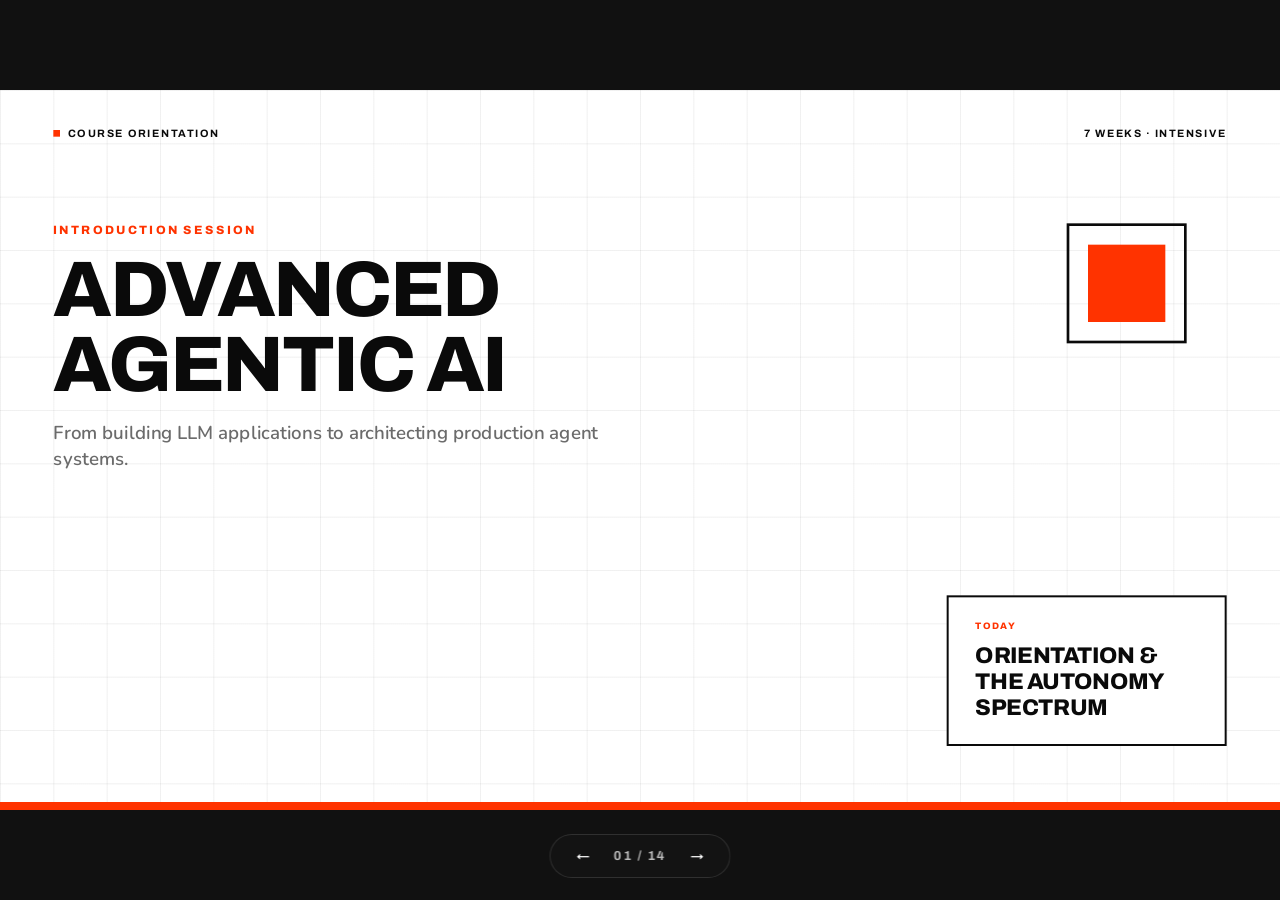
==== index.html @ f011bdab "Added all weeks hub pages.Need to work on the content" ====
<!DOCTYPE html>
<html lang="en">
<head>
<meta charset="UTF-8" />
<meta name="viewport" content="width=device-width, initial-scale=1.0" />
<title>Advanced Agentic AI — Course Orientation</title>
<link rel="preconnect" href="https://fonts.googleapis.com" />
<link rel="preconnect" href="https://fonts.gstatic.com" crossorigin />
<link href="https://fonts.googleapis.com/css2?family=Archivo:wght@400;600;700;800&family=Nunito:wght@400;600;700&display=swap" rel="stylesheet" />
<style>
/* ===========================================
   CSS CUSTOM PROPERTIES — SWISS MODERN
   =========================================== */
:root {
    --stage-bg: #111111;
    --slide-bg: #ffffff;
    --ink: #0a0a0a;
    --muted: #6b6b6b;
    --soft: #9a9a9a;
    --accent: #ff3300;
    --line: rgba(10, 10, 10, 0.08);
    --grid: rgba(10, 10, 10, 0.06);
    --panel: #f4f4f4;

    --font-display: "Archivo", sans-serif;
    --font-body: "Nunito", sans-serif;

    --ease-out-expo: cubic-bezier(0.16, 1, 0.3, 1);
    --duration-normal: 0.55s;
}

* { margin: 0; padding: 0; box-sizing: border-box; }

/* ===========================================
   VIEWPORT BASE (MANDATORY FIXED 16:9 STAGE)
   =========================================== */
html, body {
    width: 100%;
    height: 100%;
    margin: 0;
    overflow: hidden;
    background: var(--stage-bg, #000);
}

.deck-viewport {
    position: fixed;
    inset: 0;
    overflow: hidden;
    background: var(--stage-bg, #000);
}

.deck-stage {
    position: absolute;
    left: 0;
    top: 0;
    width: 1920px;
    height: 1080px;
    overflow: hidden;
    transform-origin: 0 0;
    background: var(--slide-bg, #fff);
}

.slide {
    position: absolute;
    inset: 0;
    width: 1920px;
    height: 1080px;
    overflow: hidden;
    display: block;
    visibility: hidden;
    opacity: 0;
    pointer-events: none;
    background: var(--slide-bg, #fff);
    color: var(--ink);
    font-family: var(--font-body);
}

.slide.active,
.slide.visible {
    visibility: visible;
    opacity: 1;
    pointer-events: auto;
    z-index: 1;
}

img, video, canvas, svg {
    max-width: 100%;
    max-height: 100%;
}

.deck-controls {
    position: fixed;
    left: 50%;
    bottom: 22px;
    transform: translateX(-50%);
    z-index: 1000;
    display: flex;
    align-items: center;
    gap: 16px;
    font-family: var(--font-display);
    font-size: 13px;
    font-weight: 700;
    letter-spacing: 0.12em;
    text-transform: uppercase;
    color: #bbb;
    background: rgba(20, 20, 20, 0.85);
    border: 1px solid rgba(255,255,255,0.12);
    padding: 10px 18px;
    border-radius: 999px;
    backdrop-filter: blur(8px);
}

.deck-controls button {
    background: transparent;
    border: none;
    color: #fff;
    font: inherit;
    cursor: pointer;
    padding: 4px 8px;
}

.deck-controls button:hover { color: var(--accent); }

@media print {
    html, body { width: 1920px; height: auto; overflow: visible; background: #fff; }
    .deck-viewport { position: static; overflow: visible; background: #fff; }
    .deck-stage { position: static; width: auto; height: auto; transform: none !important; background: none; }
    .slide {
        position: relative;
        display: block !important;
        visibility: visible !important;
        opacity: 1 !important;
        pointer-events: auto !important;
        width: 1920px;
        height: 1080px;
        break-after: page;
        page-break-after: always;
    }
    .slide:last-child { break-after: auto; page-break-after: auto; }
    .deck-controls, .edit-hotzone, .edit-toggle { display: none !important; }
}

@media (prefers-reduced-motion: reduce) {
    *, *::before, *::after {
        animation-duration: 0.01ms !important;
        transition-duration: 0.2s !important;
    }
}

/* ===========================================
   SHARED SLIDE CHROME
   =========================================== */
.grid-bg {
    background:
        linear-gradient(to right, var(--grid) 1px, transparent 1px) 0 0 / 80px 80px,
        linear-gradient(to bottom, var(--grid) 1px, transparent 1px) 0 0 / 80px 80px,
        #ffffff;
}

.accent-bar {
    position: absolute;
    left: 0;
    bottom: 0;
    width: 100%;
    height: 12px;
    background: var(--accent);
}

.slide-num {
    position: absolute;
    top: 56px;
    right: 80px;
    font-family: var(--font-display);
    font-weight: 800;
    font-size: 18px;
    letter-spacing: 0.08em;
    color: var(--soft);
}

.meta-left {
    position: absolute;
    top: 56px;
    left: 80px;
    font-family: var(--font-display);
    font-weight: 700;
    font-size: 16px;
    letter-spacing: 0.14em;
    text-transform: uppercase;
    color: var(--ink);
    display: flex;
    align-items: center;
    gap: 12px;
}

.meta-left .dot {
    width: 10px;
    height: 10px;
    background: var(--accent);
    flex-shrink: 0;
}

.pad {
    position: absolute;
    left: 80px;
    right: 80px;
    top: 140px;
    bottom: 80px;
}

h1, h2 {
    font-family: var(--font-display);
    font-weight: 800;
    letter-spacing: -0.03em;
    text-transform: uppercase;
    line-height: 0.95;
}

h2 {
    font-size: 72px;
    max-width: 1400px;
}

.eyebrow {
    font-family: var(--font-display);
    font-weight: 800;
    font-size: 18px;
    letter-spacing: 0.18em;
    text-transform: uppercase;
    color: var(--accent);
    margin-bottom: 24px;
}

.lede {
    margin-top: 28px;
    font-size: 28px;
    line-height: 1.4;
    font-weight: 600;
    color: var(--muted);
    max-width: 900px;
}

/* ===========================================
   REVEAL ANIMATIONS
   =========================================== */
.reveal {
    opacity: 0;
    transform: translateY(28px);
    transition: opacity var(--duration-normal) var(--ease-out-expo),
                transform var(--duration-normal) var(--ease-out-expo);
}
.slide.visible .reveal { opacity: 1; transform: translateY(0); }
.slide.visible .reveal:nth-child(1) { transition-delay: 0.08s; }
.slide.visible .reveal:nth-child(2) { transition-delay: 0.16s; }
.slide.visible .reveal:nth-child(3) { transition-delay: 0.24s; }
.slide.visible .reveal:nth-child(4) { transition-delay: 0.32s; }
.slide.visible .reveal:nth-child(5) { transition-delay: 0.40s; }
.slide.visible .reveal:nth-child(6) { transition-delay: 0.48s; }
.slide.visible .reveal:nth-child(7) { transition-delay: 0.56s; }
.slide.visible .d1 { transition-delay: 0.1s; }
.slide.visible .d2 { transition-delay: 0.2s; }
.slide.visible .d3 { transition-delay: 0.3s; }
.slide.visible .d4 { transition-delay: 0.4s; }
.slide.visible .d5 { transition-delay: 0.5s; }
.slide.visible .d6 { transition-delay: 0.6s; }
.slide.visible .d7 { transition-delay: 0.7s; }

/* ===========================================
   SLIDE 01 — TITLE / ORIENTATION
   =========================================== */
.title-slide .geo {
    position: absolute;
    right: 140px;
    top: 200px;
    width: 180px;
    height: 180px;
    border: 4px solid var(--ink);
    transform: rotate(12deg);
}
.title-slide .geo::after {
    content: "";
    position: absolute;
    inset: 28px;
    background: var(--accent);
}
.title-slide h1 {
    font-size: 118px;
    margin-top: 8px;
}
.title-slide .side-block {
    position: absolute;
    right: 80px;
    bottom: 96px;
    width: 420px;
    border: 3px solid var(--ink);
    padding: 36px 40px;
    background: #fff;
}
.title-slide .side-block .label {
    font-family: var(--font-display);
    font-weight: 800;
    font-size: 14px;
    letter-spacing: 0.16em;
    text-transform: uppercase;
    color: var(--accent);
    margin-bottom: 16px;
}
.title-slide .side-block p {
    font-family: var(--font-display);
    font-weight: 800;
    font-size: 34px;
    line-height: 1.15;
    letter-spacing: -0.02em;
    text-transform: uppercase;
}
.title-meta-right {
    position: absolute;
    top: 56px;
    right: 80px;
    font-family: var(--font-display);
    font-weight: 700;
    font-size: 16px;
    letter-spacing: 0.14em;
    text-transform: uppercase;
}

/* ===========================================
   CONTENT COMPONENTS
   =========================================== */
.big-statement {
    font-family: var(--font-display);
    font-weight: 800;
    font-size: 64px;
    line-height: 1.05;
    letter-spacing: -0.03em;
    text-transform: uppercase;
    max-width: 1500px;
}

.big-statement em {
    font-style: normal;
    color: var(--accent);
}

.two-col {
    display: grid;
    grid-template-columns: 1fr 1fr;
    gap: 48px;
    margin-top: 48px;
    height: calc(100% - 180px);
}

.list-clean {
    list-style: none;
    display: flex;
    flex-direction: column;
    gap: 22px;
}
.list-clean li {
    display: flex;
    align-items: flex-start;
    gap: 20px;
    font-size: 28px;
    font-weight: 700;
    line-height: 1.25;
}
.list-clean .n {
    font-family: var(--font-display);
    font-weight: 800;
    color: var(--accent);
    min-width: 48px;
    font-size: 22px;
    letter-spacing: 0.06em;
    padding-top: 4px;
}

.boxed {
    border: 3px solid var(--ink);
    padding: 40px 44px;
    background: #fff;
}
.boxed h3 {
    font-family: var(--font-display);
    font-weight: 800;
    font-size: 18px;
    letter-spacing: 0.14em;
    text-transform: uppercase;
    color: var(--accent);
    margin-bottom: 20px;
}
.boxed p, .boxed li {
    font-size: 26px;
    font-weight: 700;
    line-height: 1.35;
}
.boxed ul {
    list-style: none;
    display: flex;
    flex-direction: column;
    gap: 14px;
}

/* Spectrum / ladder */
.spectrum {
    display: flex;
    flex-direction: column;
    gap: 0;
    margin-top: 40px;
    border-top: 3px solid var(--ink);
}
.spectrum-row {
    display: grid;
    grid-template-columns: 100px 1fr 280px;
    align-items: center;
    gap: 32px;
    padding: 22px 0;
    border-bottom: 2px solid var(--ink);
}
.spectrum-row .lvl {
    font-family: var(--font-display);
    font-weight: 800;
    font-size: 28px;
    color: var(--accent);
}
.spectrum-row .name {
    font-family: var(--font-display);
    font-weight: 800;
    font-size: 32px;
    text-transform: uppercase;
    letter-spacing: -0.02em;
}
.spectrum-row .note {
    font-size: 20px;
    font-weight: 700;
    color: var(--muted);
    text-align: right;
}
.spectrum-row.hot {
    background: var(--ink);
    color: #fff;
    margin: 0 -24px;
    padding-left: 24px;
    padding-right: 24px;
}
.spectrum-row.hot .lvl { color: var(--accent); }
.spectrum-row.hot .note { color: rgba(255,255,255,0.65); }

/* Flow chain */
.flow {
    display: flex;
    align-items: stretch;
    gap: 0;
    margin-top: 56px;
}
.flow-step {
    flex: 1;
    border: 3px solid var(--ink);
    padding: 36px 28px;
    background: #fff;
    margin-right: -3px;
    min-height: 220px;
}
.flow-step .num {
    font-family: var(--font-display);
    font-weight: 800;
    font-size: 18px;
    color: var(--accent);
    letter-spacing: 0.1em;
    margin-bottom: 18px;
}
.flow-step h3 {
    font-family: var(--font-display);
    font-weight: 800;
    font-size: 28px;
    text-transform: uppercase;
    letter-spacing: -0.02em;
    line-height: 1.1;
    margin-bottom: 14px;
}
.flow-step p {
    font-size: 20px;
    font-weight: 600;
    color: var(--muted);
    line-height: 1.35;
}
.flow-arrow {
    width: 48px;
    flex-shrink: 0;
    display: flex;
    align-items: center;
    justify-content: center;
    font-family: var(--font-display);
    font-weight: 800;
    font-size: 28px;
    color: var(--accent);
    z-index: 2;
}

/* Week cards */
.week-grid {
    display: grid;
    grid-template-columns: repeat(4, 1fr);
    gap: 20px;
    margin-top: 40px;
}
.week-card {
    border: 3px solid var(--ink);
    padding: 28px 24px;
    min-height: 280px;
    background: #fff;
    display: flex;
    flex-direction: column;
}
.week-card .wk {
    font-family: var(--font-display);
    font-weight: 800;
    font-size: 16px;
    letter-spacing: 0.14em;
    color: var(--accent);
    margin-bottom: 16px;
}
.week-card h3 {
    font-family: var(--font-display);
    font-weight: 800;
    font-size: 26px;
    text-transform: uppercase;
    letter-spacing: -0.02em;
    line-height: 1.15;
    margin-bottom: 16px;
}
.week-card p {
    font-size: 18px;
    font-weight: 600;
    color: var(--muted);
    line-height: 1.35;
    margin-top: auto;
}
.week-card.accent-fill {
    background: var(--ink);
    color: #fff;
}
.week-card.accent-fill p { color: rgba(255,255,255,0.7); }
.week-card.voice {
    background: var(--accent);
    color: #fff;
    border-color: var(--accent);
}
.week-card.voice .wk { color: #fff; }
.week-card.voice p { color: rgba(255,255,255,0.85); }

.fail-grid {
    display: grid;
    grid-template-columns: repeat(3, 1fr);
    gap: 24px;
    margin-top: 48px;
}
.fail-card {
    border: 3px solid var(--ink);
    padding: 36px 32px;
    min-height: 260px;
}
.fail-card .n {
    font-family: var(--font-display);
    font-weight: 800;
    font-size: 48px;
    color: var(--accent);
    line-height: 1;
    margin-bottom: 20px;
}
.fail-card h3 {
    font-family: var(--font-display);
    font-weight: 800;
    font-size: 28px;
    text-transform: uppercase;
    letter-spacing: -0.02em;
    margin-bottom: 14px;
}
.fail-card p {
    font-size: 22px;
    font-weight: 600;
    color: var(--muted);
    line-height: 1.35;
}

.quote-slide .quote {
    font-family: var(--font-display);
    font-weight: 800;
    font-size: 72px;
    line-height: 1.05;
    letter-spacing: -0.03em;
    text-transform: uppercase;
    max-width: 1500px;
}
.quote-slide .quote span { color: var(--accent); }
.quote-slide .attrib {
    margin-top: 48px;
    font-family: var(--font-display);
    font-weight: 700;
    font-size: 20px;
    letter-spacing: 0.14em;
    text-transform: uppercase;
    color: var(--muted);
}

.journey-line {
    position: relative;
    margin-top: 80px;
    display: flex;
    justify-content: space-between;
    align-items: flex-start;
}
.journey-line::before {
    content: "";
    position: absolute;
    top: 18px;
    left: 40px;
    right: 40px;
    height: 4px;
    background: var(--ink);
}
.j-node {
    position: relative;
    width: 200px;
    text-align: center;
    z-index: 1;
}
.j-node .orb {
    width: 40px;
    height: 40px;
    border: 4px solid var(--ink);
    background: #fff;
    margin: 0 auto 24px;
}
.j-node.now .orb { background: var(--accent); border-color: var(--accent); }
.j-node .lab {
    font-family: var(--font-display);
    font-weight: 800;
    font-size: 16px;
    letter-spacing: 0.1em;
    text-transform: uppercase;
    margin-bottom: 10px;
}
.j-node p {
    font-size: 18px;
    font-weight: 700;
    color: var(--muted);
    line-height: 1.3;
}

.closing-cta {
    margin-top: 56px;
    display: inline-block;
    border: 3px solid var(--ink);
    padding: 22px 36px;
    font-family: var(--font-display);
    font-weight: 800;
    font-size: 22px;
    letter-spacing: 0.08em;
    text-transform: uppercase;
    background: var(--accent);
    color: #fff;
    border-color: var(--accent);
}

/* ===========================================
   INLINE EDITING UI
   =========================================== */
.edit-hotzone {
    position: fixed;
    top: 0;
    left: 0;
    width: 80px;
    height: 80px;
    z-index: 10000;
    cursor: pointer;
}
.edit-toggle {
    position: fixed;
    top: 16px;
    left: 16px;
    z-index: 10001;
    opacity: 0;
    pointer-events: none;
    transition: opacity 0.3s ease;
    border: 2px solid #fff;
    background: #111;
    color: #fff;
    font-family: var(--font-display);
    font-weight: 700;
    font-size: 13px;
    letter-spacing: 0.08em;
    text-transform: uppercase;
    padding: 10px 14px;
    cursor: pointer;
}
.edit-toggle.show,
.edit-toggle.active {
    opacity: 1;
    pointer-events: auto;
}
.edit-toggle.active {
    background: var(--accent);
    border-color: var(--accent);
}
body.editing [contenteditable="true"] {
    outline: 2px dashed var(--accent);
    outline-offset: 4px;
    cursor: text;
}
</style>
</head>
<body>
<div class="edit-hotzone" title="Edit mode"></div>
<button class="edit-toggle" id="editToggle" type="button">Edit</button>

<div class="deck-viewport">
<main class="deck-stage" id="deckStage">

<!-- ===========================================
     SLIDE 01 — ORIENTATION TITLE
     =========================================== -->
<section class="slide title-slide grid-bg active" data-slide="1">
    <div class="meta-left reveal"><span class="dot"></span>Course Orientation</div>
    <div class="title-meta-right reveal">7 Weeks · Intensive</div>
    <div class="geo reveal d3" aria-hidden="true"></div>
    <div class="pad" style="top: 200px;">
        <div class="eyebrow reveal">Introduction Session</div>
        <h1 class="reveal d2">Advanced<br>Agentic AI</h1>
        <p class="lede reveal d3">From building LLM applications to architecting production agent systems.</p>
    </div>
    <aside class="side-block reveal d4">
        <div class="label">Today</div>
        <p>Orientation &amp; the autonomy spectrum</p>
    </aside>
    <div class="accent-bar"></div>
</section>

<!-- ===========================================
     SLIDE 02 — WHO THIS IS FOR
     =========================================== -->
<section class="slide grid-bg" data-slide="2">
    <div class="meta-left"><span class="dot"></span>Audience</div>
    <div class="slide-num">02 / 14</div>
    <div class="pad">
        <div class="eyebrow reveal">Prerequisites</div>
        <h2 class="reveal d2">You already<br>build with LLMs</h2>
        <div class="two-col">
            <div class="boxed reveal d3">
                <h3>Assumed</h3>
                <ul>
                    <li>Python + LLM APIs</li>
                    <li>Prompting &amp; structured outputs</li>
                    <li>Basic RAG</li>
                    <li>LangChain / LangGraph / LlamaIndex</li>
                    <li>Basic tool calling</li>
                </ul>
            </div>
            <div class="boxed reveal d4" style="background: var(--ink); color: #fff; border-color: var(--ink);">
                <h3 style="color: var(--accent);">Not this course</h3>
                <ul>
                    <li>Intro to transformers</li>
                    <li>Prompt engineering 101</li>
                    <li>Chatbot tutorials</li>
                    <li>Framework API tours</li>
                </ul>
            </div>
        </div>
    </div>
    <div class="accent-bar"></div>
</section>

<!-- ===========================================
     SLIDE 03 — DESTINATION
     =========================================== -->
<section class="slide grid-bg" data-slide="3">
    <div class="meta-left"><span class="dot"></span>Outcome</div>
    <div class="slide-num">03 / 14</div>
    <div class="pad" style="display:flex; flex-direction:column; justify-content:center;">
        <div class="eyebrow reveal">The shift</div>
        <p class="big-statement reveal d2">
            From someone who can build an <em>LLM app</em>
        </p>
        <p class="big-statement reveal d3" style="margin-top: 36px;">
            to someone who can <em>architect, evaluate &amp; ship</em> agentic systems
        </p>
    </div>
    <div class="accent-bar"></div>
</section>

<!-- ===========================================
     SLIDE 04 — WHY AGENTS
     =========================================== -->
<section class="slide grid-bg" data-slide="4">
    <div class="meta-left"><span class="dot"></span>Motivation</div>
    <div class="slide-num">04 / 14</div>
    <div class="pad">
        <div class="eyebrow reveal">Why agents?</div>
        <h2 class="reveal d2">When a single<br>call isn’t enough</h2>
        <ul class="list-clean" style="margin-top: 56px; max-width: 1200px;">
            <li class="reveal d3"><span class="n">01</span>Multi-step work that needs tools, memory, and iteration</li>
            <li class="reveal d4"><span class="n">02</span>Decisions that depend on what the model just observed</li>
            <li class="reveal d5"><span class="n">03</span>Systems that must recover, escalate, and stay observable</li>
        </ul>
    </div>
    <div class="accent-bar"></div>
</section>

<!-- ===========================================
     SLIDE 05 — LLM → WORKFLOW → AGENT
     =========================================== -->
<section class="slide grid-bg" data-slide="5">
    <div class="meta-left"><span class="dot"></span>Foundations</div>
    <div class="slide-num">05 / 14</div>
    <div class="pad">
        <div class="eyebrow reveal">The progression</div>
        <h2 class="reveal d2">LLM → Workflow → Agent</h2>
        <div class="flow">
            <div class="flow-step reveal d3">
                <div class="num">01</div>
                <h3>LLM Call</h3>
                <p>One prompt in. One response out. No loop.</p>
            </div>
            <div class="flow-arrow reveal d3">→</div>
            <div class="flow-step reveal d4">
                <div class="num">02</div>
                <h3>Workflow</h3>
                <p>Fixed steps. Predictable graph. LLM as a node.</p>
            </div>
            <div class="flow-arrow reveal d4">→</div>
            <div class="flow-step reveal d5">
                <div class="num">03</div>
                <h3>Agent</h3>
                <p>Model chooses actions. Loop until done — or fail.</p>
            </div>
        </div>
    </div>
    <div class="accent-bar"></div>
</section>

<!-- ===========================================
     SLIDE 06 — AUTONOMY SPECTRUM
     =========================================== -->
<section class="slide grid-bg" data-slide="6">
    <div class="meta-left"><span class="dot"></span>Core Framework</div>
    <div class="slide-num">06 / 14</div>
    <div class="pad">
        <div class="eyebrow reveal">Visual framework</div>
        <h2 class="reveal d2">The autonomy spectrum</h2>
        <div class="spectrum">
            <div class="spectrum-row reveal d3">
                <div class="lvl">L0</div>
                <div class="name">Deterministic software</div>
                <div class="note">No model needed</div>
            </div>
            <div class="spectrum-row reveal d3">
                <div class="lvl">L1</div>
                <div class="name">LLM workflow</div>
                <div class="note">Fixed control flow</div>
            </div>
            <div class="spectrum-row hot reveal d4">
                <div class="lvl">L2</div>
                <div class="name">Tool-using agent</div>
                <div class="note">Bounded loop</div>
            </div>
            <div class="spectrum-row reveal d5">
                <div class="lvl">L3</div>
                <div class="name">Multi-agent system</div>
                <div class="note">Coordination cost</div>
            </div>
            <div class="spectrum-row reveal d6">
                <div class="lvl">L4</div>
                <div class="name">Long-running autonomy</div>
                <div class="note">Highest risk</div>
            </div>
        </div>
    </div>
    <div class="accent-bar"></div>
</section>

<!-- ===========================================
     SLIDE 07 — PHILOSOPHY
     =========================================== -->
<section class="slide quote-slide grid-bg" data-slide="7">
    <div class="meta-left"><span class="dot"></span>Philosophy</div>
    <div class="slide-num">07 / 14</div>
    <div class="pad" style="display:flex; flex-direction:column; justify-content:center;">
        <p class="quote reveal">Use the <span>minimum autonomy</span> necessary to solve the problem reliably.</p>
        <p class="attrib reveal d3">Course north star · every architecture decision</p>
    </div>
    <div class="accent-bar"></div>
</section>

<!-- ===========================================
     SLIDE 08 — WHY PROJECTS FAIL
     =========================================== -->
<section class="slide grid-bg" data-slide="8">
    <div class="meta-left"><span class="dot"></span>Reality Check</div>
    <div class="slide-num">08 / 14</div>
    <div class="pad">
        <div class="eyebrow reveal">Failure modes</div>
        <h2 class="reveal d2">Why agent projects fail</h2>
        <div class="fail-grid">
            <div class="fail-card reveal d3">
                <div class="n">01</div>
                <h3>Too much autonomy</h3>
                <p>A workflow would have been enough — and more reliable.</p>
            </div>
            <div class="fail-card reveal d4">
                <div class="n">02</div>
                <h3>No evaluation</h3>
                <p>“It seemed fine in the demo” is not a quality bar.</p>
            </div>
            <div class="fail-card reveal d5">
                <div class="n">03</div>
                <h3>Invisible failures</h3>
                <p>No traces, no tool contracts, no recovery path.</p>
            </div>
        </div>
    </div>
    <div class="accent-bar"></div>
</section>

<!-- ===========================================
     SLIDE 09 — WHAT YOU'LL LEARN
     =========================================== -->
<section class="slide grid-bg" data-slide="9">
    <div class="meta-left"><span class="dot"></span>Learning Goals</div>
    <div class="slide-num">09 / 14</div>
    <div class="pad">
        <div class="eyebrow reveal">By the end</div>
        <h2 class="reveal d2">What you will be able to do</h2>
        <ul class="list-clean" style="margin-top: 48px; max-width: 1300px;">
            <li class="reveal d3"><span class="n">01</span>Choose the right autonomy level for a problem</li>
            <li class="reveal d4"><span class="n">02</span>Design agent loops, patterns, and multi-agent topologies</li>
            <li class="reveal d5"><span class="n">03</span>Engineer context, memory, and agentic RAG</li>
            <li class="reveal d6"><span class="n">04</span>Evaluate, harden, observe, and cost-control agents in production</li>
        </ul>
    </div>
    <div class="accent-bar"></div>
</section>

<!-- ===========================================
     SLIDE 10 — 7 WEEK JOURNEY
     =========================================== -->
<section class="slide grid-bg" data-slide="10">
    <div class="meta-left"><span class="dot"></span>Curriculum</div>
    <div class="slide-num">10 / 14</div>
    <div class="pad">
        <div class="eyebrow reveal">Roadmap</div>
        <h2 class="reveal d2">Seven weeks</h2>
        <div class="journey-line">
            <div class="j-node now reveal d3">
                <div class="orb"></div>
                <div class="lab">W1–2</div>
                <p>Foundations &amp; patterns</p>
            </div>
            <div class="j-node reveal d4">
                <div class="orb"></div>
                <div class="lab">W3–4</div>
                <p>Memory &amp; multi-agent</p>
            </div>
            <div class="j-node reveal d5">
                <div class="orb"></div>
                <div class="lab">W5–6</div>
                <p>Production &amp; voice</p>
            </div>
            <div class="j-node reveal d6">
                <div class="orb"></div>
                <div class="lab">W7</div>
                <p>Capstone</p>
            </div>
        </div>
    </div>
    <div class="accent-bar"></div>
</section>

<!-- ===========================================
     SLIDE 11 — WEEKS 1–4
     =========================================== -->
<section class="slide grid-bg" data-slide="11">
    <div class="meta-left"><span class="dot"></span>Curriculum</div>
    <div class="slide-num">11 / 14</div>
    <div class="pad">
        <div class="eyebrow reveal">Act I–II</div>
        <h2 class="reveal d2">Weeks 1–4</h2>
        <div class="week-grid">
            <div class="week-card reveal d3">
                <div class="wk">Week 01</div>
                <h3>Agent foundations</h3>
                <p>Loops, tools, state, bounded autonomy. Lab: research agent.</p>
            </div>
            <div class="week-card reveal d4">
                <div class="wk">Week 02</div>
                <h3>Design patterns</h3>
                <p>Route, plan, reflect, evaluate. Lab: deep research agent.</p>
            </div>
            <div class="week-card reveal d5">
                <div class="wk">Week 03</div>
                <h3>Context &amp; memory</h3>
                <p>Context engineering, memory, agentic RAG, MCP.</p>
            </div>
            <div class="week-card reveal d6">
                <div class="wk">Week 04</div>
                <h3>Multi-agent</h3>
                <p>When not to. Supervisors, handoffs, contracts.</p>
            </div>
        </div>
    </div>
    <div class="accent-bar"></div>
</section>

<!-- ===========================================
     SLIDE 12 — WEEKS 5–7 + VOICE
     =========================================== -->
<section class="slide grid-bg" data-slide="12">
    <div class="meta-left"><span class="dot"></span>Curriculum</div>
    <div class="slide-num">12 / 14</div>
    <div class="pad">
        <div class="eyebrow reveal">Act III–IV</div>
        <h2 class="reveal d2">Weeks 5–7</h2>
        <div class="week-grid" style="grid-template-columns: repeat(3, 1fr);">
            <div class="week-card reveal d3">
                <div class="wk">Week 05</div>
                <h3>Production agents</h3>
                <p>Eval, observability, reliability, safety, human-in-the-loop.</p>
            </div>
            <div class="week-card voice reveal d4">
                <div class="wk">Week 06 · New</div>
                <h3>Voice agents</h3>
                <p>Realtime loops, turn-taking, tools over audio, latency &amp; barge-in.</p>
            </div>
            <div class="week-card accent-fill reveal d5">
                <div class="wk">Week 07</div>
                <h3>Capstone</h3>
                <p>Ship a real agentic system. Defend the architecture.</p>
            </div>
        </div>
    </div>
    <div class="accent-bar"></div>
</section>

<!-- ===========================================
     SLIDE 13 — HOW WE WORK
     =========================================== -->
<section class="slide grid-bg" data-slide="13">
    <div class="meta-left"><span class="dot"></span>Expectations</div>
    <div class="slide-num">13 / 14</div>
    <div class="pad">
        <div class="eyebrow reveal">Operating mode</div>
        <h2 class="reveal d2">How we work</h2>
        <div class="two-col" style="height: auto; margin-top: 56px;">
            <div>
                <ul class="list-clean">
                    <li class="reveal d3"><span class="n">01</span>Concepts first — frameworks second</li>
                    <li class="reveal d4"><span class="n">02</span>Every week ships a working lab</li>
                    <li class="reveal d5"><span class="n">03</span>Inspect trajectories, not just outputs</li>
                </ul>
            </div>
            <div class="boxed reveal d4">
                <h3>Tradeoff lens</h3>
                <ul>
                    <li>When is a workflow better?</li>
                    <li>What fails at this autonomy level?</li>
                    <li>What’s the cost / latency hit?</li>
                </ul>
            </div>
        </div>
    </div>
    <div class="accent-bar"></div>
</section>

<!-- ===========================================
     SLIDE 14 — CLOSING
     =========================================== -->
<section class="slide grid-bg" data-slide="14">
    <div class="meta-left"><span class="dot"></span>Next</div>
    <div class="slide-num">14 / 14</div>
    <div class="pad" style="display:flex; flex-direction:column; justify-content:center;">
        <div class="eyebrow reveal">Session complete</div>
        <h2 class="reveal d2" style="font-size: 88px;">Start with<br><span style="color: var(--accent);">less autonomy</span></h2>
        <p class="lede reveal d3">Next week: agent foundations — loops, tools, state, and your first research agent.</p>
        <div class="closing-cta reveal d4">Week 1 begins next</div>
    </div>
    <div class="accent-bar"></div>
</section>

</main>
</div>

<nav class="deck-controls" aria-label="Presentation controls">
    <button type="button" id="prevBtn" aria-label="Previous slide">←</button>
    <span id="progressLabel">01 / 14</span>
    <button type="button" id="nextBtn" aria-label="Next slide">→</button>
</nav>

<script>
/* ===========================================
   SLIDE PRESENTATION CONTROLLER
   =========================================== */
class SlidePresentation {
    constructor() {
        this.slides = Array.from(document.querySelectorAll('.slide'));
        this.currentSlide = 0;
        this.stage = document.getElementById('deckStage');
        this.progressLabel = document.getElementById('progressLabel');
        this.setupStageScale();
        this.setupKeyboardNav();
        this.setupTouchNav();
        this.setupWheelNav();
        this.setupButtons();
        this.showSlide(0);
    }

    setupStageScale() {
        const scale = () => {
            const factor = Math.min(window.innerWidth / 1920, window.innerHeight / 1080);
            const x = (window.innerWidth - 1920 * factor) / 2;
            const y = (window.innerHeight - 1080 * factor) / 2;
            this.stage.style.transform = `translate(${x}px, ${y}px) scale(${factor})`;
        };
        scale();
        window.addEventListener('resize', scale);
    }

    setupKeyboardNav() {
        document.addEventListener('keydown', (e) => {
            if (e.target && e.target.getAttribute('contenteditable') === 'true') return;
            if (['ArrowRight', 'ArrowDown', 'PageDown', ' '].includes(e.key)) {
                e.preventDefault();
                this.next();
            } else if (['ArrowLeft', 'ArrowUp', 'PageUp'].includes(e.key)) {
                e.preventDefault();
                this.prev();
            } else if (e.key === 'Home') {
                e.preventDefault();
                this.showSlide(0);
            } else if (e.key === 'End') {
                e.preventDefault();
                this.showSlide(this.slides.length - 1);
            }
        });
    }

    setupTouchNav() {
        let startX = 0;
        document.addEventListener('touchstart', (e) => {
            startX = e.changedTouches[0].screenX;
        }, { passive: true });
        document.addEventListener('touchend', (e) => {
            const dx = e.changedTouches[0].screenX - startX;
            if (Math.abs(dx) < 50) return;
            if (dx < 0) this.next();
            else this.prev();
        }, { passive: true });
    }

    setupWheelNav() {
        let locked = false;
        window.addEventListener('wheel', (e) => {
            if (locked) return;
            if (Math.abs(e.deltaY) < 20) return;
            locked = true;
            if (e.deltaY > 0) this.next();
            else this.prev();
            setTimeout(() => { locked = false; }, 500);
        }, { passive: true });
    }

    setupButtons() {
        document.getElementById('prevBtn').addEventListener('click', () => this.prev());
        document.getElementById('nextBtn').addEventListener('click', () => this.next());
    }

    showSlide(index) {
        this.currentSlide = Math.max(0, Math.min(index, this.slides.length - 1));
        this.slides.forEach((slide, i) => {
            const on = i === this.currentSlide;
            slide.classList.toggle('active', on);
            slide.classList.toggle('visible', on);
        });
        const n = String(this.currentSlide + 1).padStart(2, '0');
        const t = String(this.slides.length).padStart(2, '0');
        this.progressLabel.textContent = `${n} / ${t}`;
    }

    next() { this.showSlide(this.currentSlide + 1); }
    prev() { this.showSlide(this.currentSlide - 1); }
}

/* ===========================================
   INLINE TEXT EDITOR
   =========================================== */
class InlineEditor {
    constructor() {
        this.isActive = false;
        this.storageKey = 'advanced-agentic-ai-orientation-edits';
        this.toggleBtn = document.getElementById('editToggle');
        this.hotzone = document.querySelector('.edit-hotzone');
        this.hideTimeout = null;
        this.bindUI();
        this.restore();
    }

    bindUI() {
        this.toggleBtn.addEventListener('click', () => this.toggleEditMode());
        this.hotzone.addEventListener('mouseenter', () => {
            clearTimeout(this.hideTimeout);
            this.toggleBtn.classList.add('show');
        });
        this.hotzone.addEventListener('mouseleave', () => {
            this.hideTimeout = setTimeout(() => {
                if (!this.isActive) this.toggleBtn.classList.remove('show');
            }, 400);
        });
        this.toggleBtn.addEventListener('mouseenter', () => clearTimeout(this.hideTimeout));
        this.toggleBtn.addEventListener('mouseleave', () => {
            this.hideTimeout = setTimeout(() => {
                if (!this.isActive) this.toggleBtn.classList.remove('show');
            }, 400);
        });
        this.hotzone.addEventListener('click', () => this.toggleEditMode());

        document.addEventListener('keydown', (e) => {
            if ((e.key === 'e' || e.key === 'E') && !e.target.getAttribute('contenteditable')) {
                this.toggleEditMode();
            }
            if ((e.metaKey || e.ctrlKey) && e.key === 's' && this.isActive) {
                e.preventDefault();
                this.save();
            }
        });
    }

    editableNodes() {
        return document.querySelectorAll('h1, h2, h3, p, li, .lede, .quote, .attrib, .name, .note, .lab, .wk, .side-block p, .flow-step p, .fail-card p, .week-card p, .closing-cta, .eyebrow, .meta-left, .title-meta-right');
    }

    toggleEditMode() {
        this.isActive = !this.isActive;
        document.body.classList.toggle('editing', this.isActive);
        this.toggleBtn.classList.toggle('active', this.isActive);
        this.toggleBtn.classList.add('show');
        this.toggleBtn.textContent = this.isActive ? 'Editing' : 'Edit';
        this.editableNodes().forEach((el, i) => {
            el.setAttribute('contenteditable', this.isActive ? 'true' : 'false');
            if (!el.dataset.editId) el.dataset.editId = `e${i}`;
            if (this.isActive) {
                el.addEventListener('input', this._onInput);
            } else {
                el.removeEventListener('input', this._onInput);
            }
        });
        if (!this.isActive) this.save();
    }

    _onInput = () => this.save();

    save() {
        const data = {};
        this.editableNodes().forEach((el) => {
            if (el.dataset.editId) data[el.dataset.editId] = el.innerHTML;
        });
        try { localStorage.setItem(this.storageKey, JSON.stringify(data)); } catch (_) {}
    }

    restore() {
        try {
            const raw = localStorage.getItem(this.storageKey);
            if (!raw) return;
            const data = JSON.parse(raw);
            this.editableNodes().forEach((el, i) => {
                el.dataset.editId = `e${i}`;
                if (data[`e${i}`] != null) el.innerHTML = data[`e${i}`];
            });
        } catch (_) {}
    }
}

const deck = new SlidePresentation();
const editor = new InlineEditor();
</script>
</body>
</html>
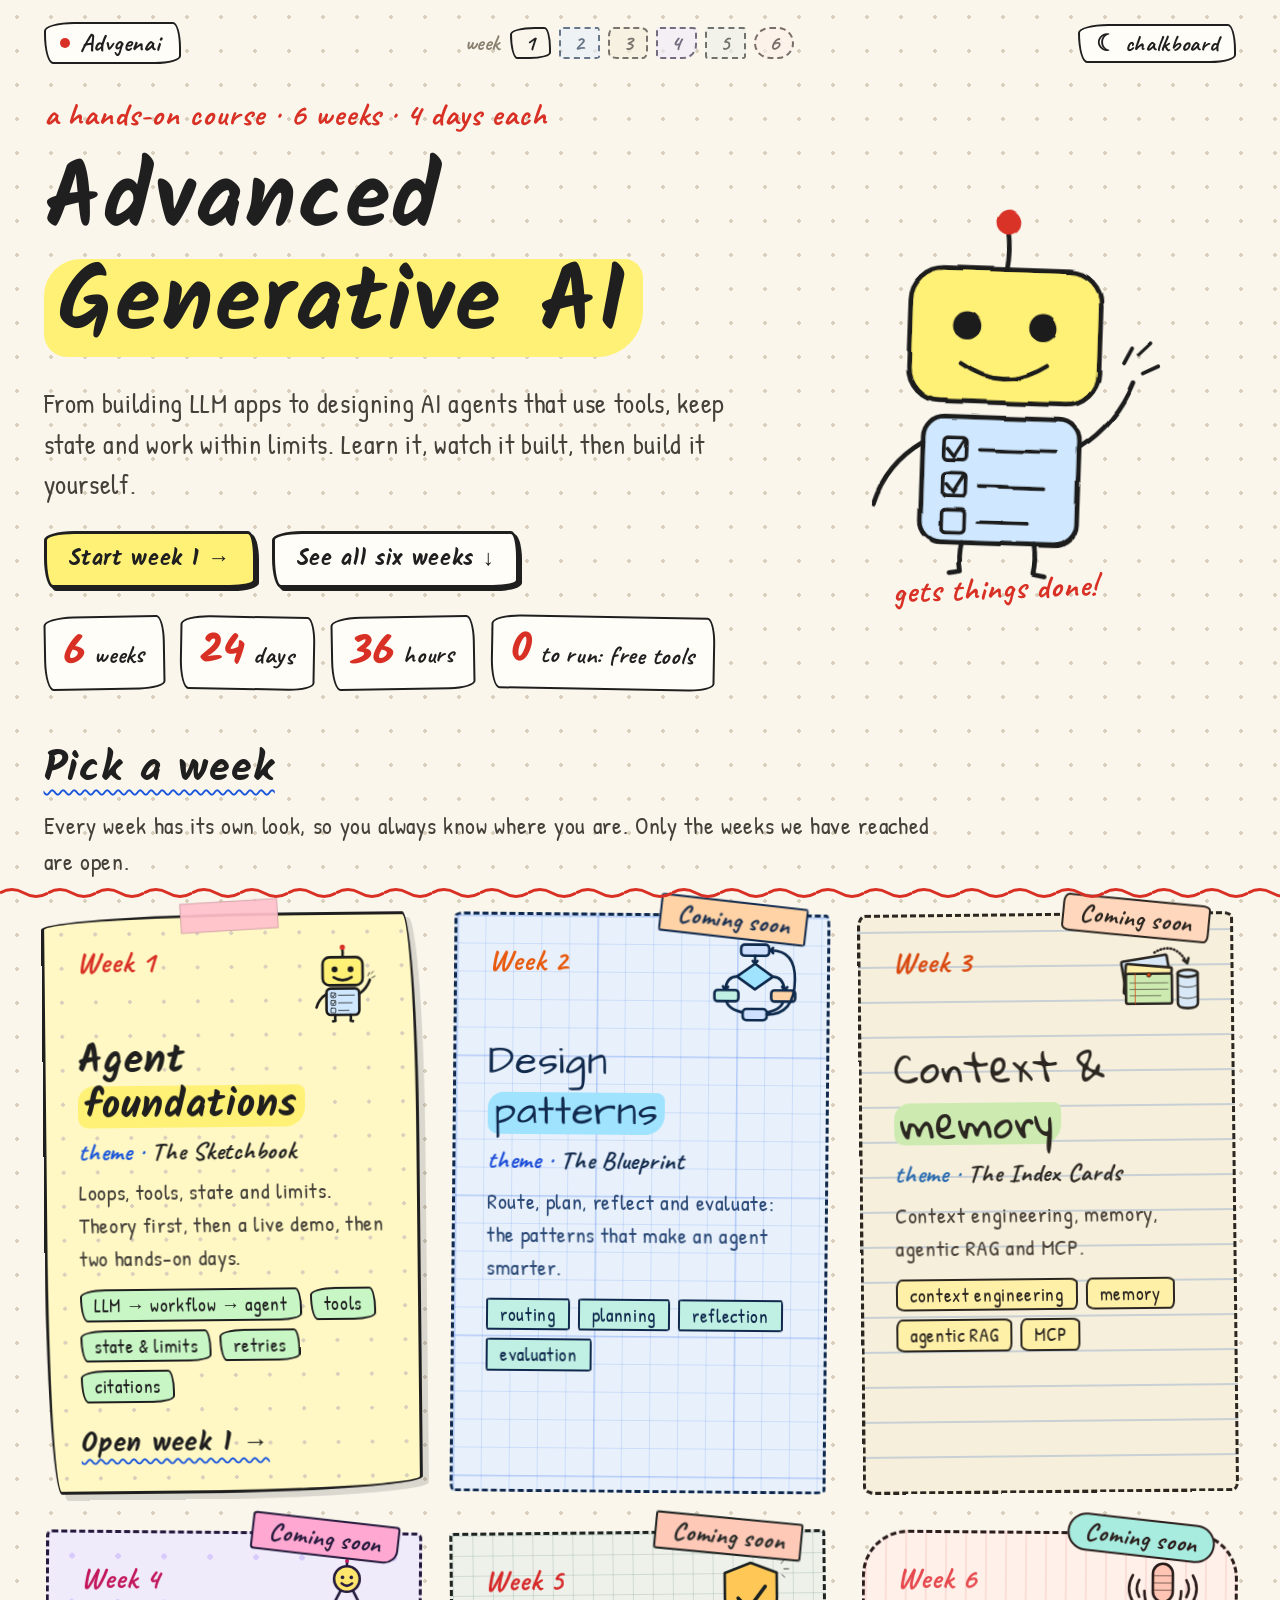
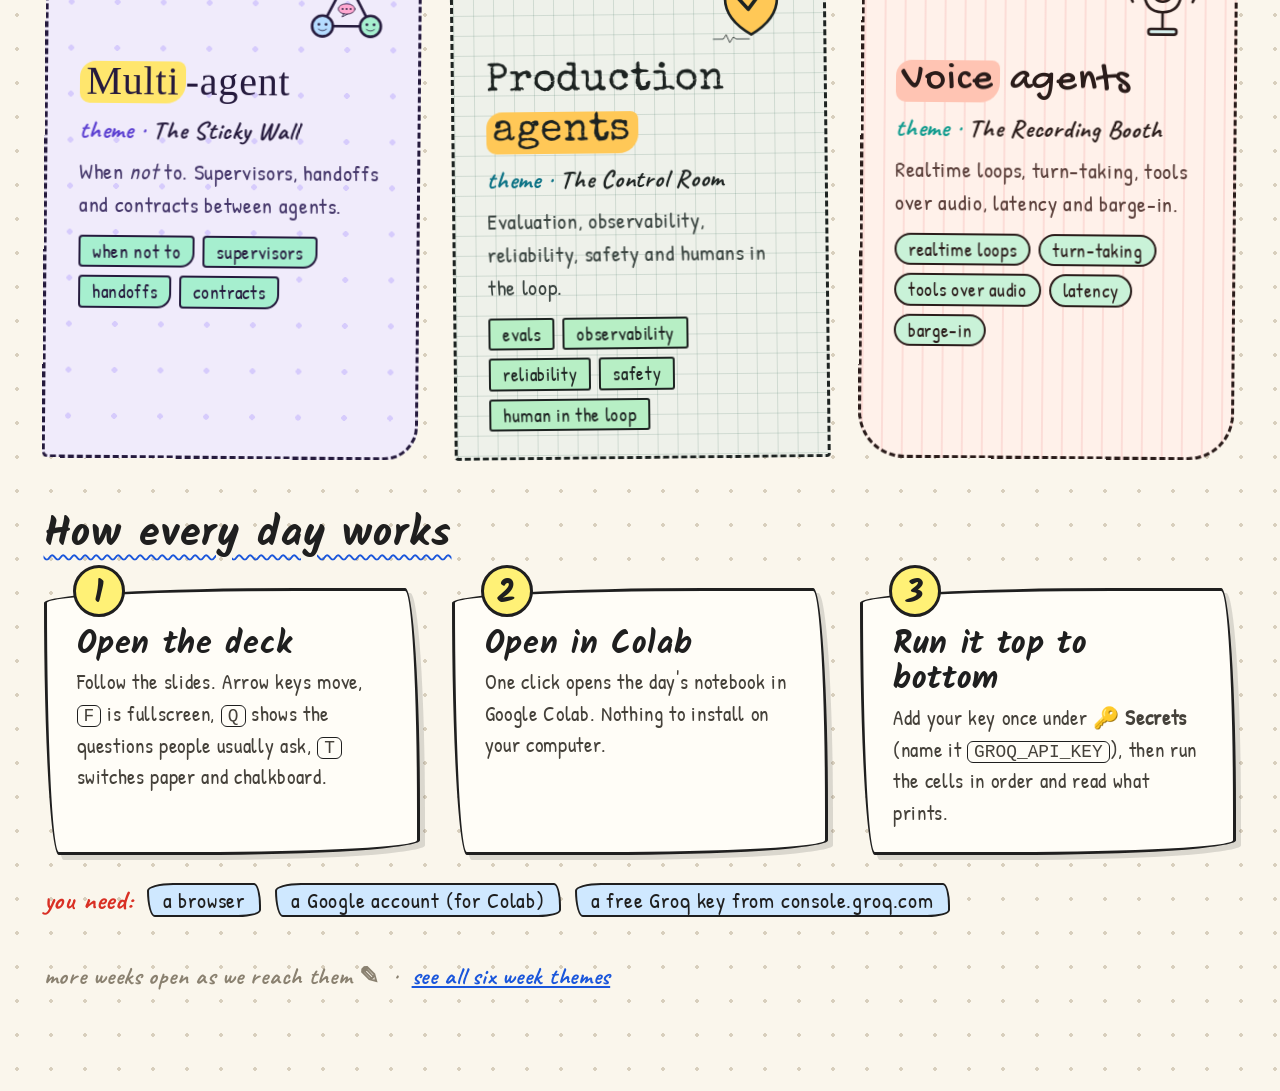
==== commit c9f30d36: "Add Week 1 materials: initial notebook for LLM calls and index HTML for course structure" ====
--- a/index.html
+++ b/index.html
@@ -1,1282 +1,169 @@
 <!DOCTYPE html>
 <html lang="en">
 <head>
-<meta charset="UTF-8" />
-<meta name="viewport" content="width=device-width, initial-scale=1.0" />
-<title>Advanced Agentic AI — Course Orientation</title>
-<link rel="preconnect" href="https://fonts.googleapis.com" />
-<link rel="preconnect" href="https://fonts.gstatic.com" crossorigin />
-<link href="https://fonts.googleapis.com/css2?family=Archivo:wght@400;600;700;800&family=Nunito:wght@400;600;700&display=swap" rel="stylesheet" />
-<style>
-/* ===========================================
-   CSS CUSTOM PROPERTIES — SWISS MODERN
-   =========================================== */
-:root {
-    --stage-bg: #111111;
-    --slide-bg: #ffffff;
-    --ink: #0a0a0a;
-    --muted: #6b6b6b;
-    --soft: #9a9a9a;
-    --accent: #ff3300;
-    --line: rgba(10, 10, 10, 0.08);
-    --grid: rgba(10, 10, 10, 0.06);
-    --panel: #f4f4f4;
-
-    --font-display: "Archivo", sans-serif;
-    --font-body: "Nunito", sans-serif;
-
-    --ease-out-expo: cubic-bezier(0.16, 1, 0.3, 1);
-    --duration-normal: 0.55s;
-}
-
-* { margin: 0; padding: 0; box-sizing: border-box; }
-
-/* ===========================================
-   VIEWPORT BASE (MANDATORY FIXED 16:9 STAGE)
-   =========================================== */
-html, body {
-    width: 100%;
-    height: 100%;
-    margin: 0;
-    overflow: hidden;
-    background: var(--stage-bg, #000);
-}
-
-.deck-viewport {
-    position: fixed;
-    inset: 0;
-    overflow: hidden;
-    background: var(--stage-bg, #000);
-}
-
-.deck-stage {
-    position: absolute;
-    left: 0;
-    top: 0;
-    width: 1920px;
-    height: 1080px;
-    overflow: hidden;
-    transform-origin: 0 0;
-    background: var(--slide-bg, #fff);
-}
-
-.slide {
-    position: absolute;
-    inset: 0;
-    width: 1920px;
-    height: 1080px;
-    overflow: hidden;
-    display: block;
-    visibility: hidden;
-    opacity: 0;
-    pointer-events: none;
-    background: var(--slide-bg, #fff);
-    color: var(--ink);
-    font-family: var(--font-body);
-}
-
-.slide.active,
-.slide.visible {
-    visibility: visible;
-    opacity: 1;
-    pointer-events: auto;
-    z-index: 1;
-}
-
-img, video, canvas, svg {
-    max-width: 100%;
-    max-height: 100%;
-}
-
-.deck-controls {
-    position: fixed;
-    left: 50%;
-    bottom: 22px;
-    transform: translateX(-50%);
-    z-index: 1000;
-    display: flex;
-    align-items: center;
-    gap: 16px;
-    font-family: var(--font-display);
-    font-size: 13px;
-    font-weight: 700;
-    letter-spacing: 0.12em;
-    text-transform: uppercase;
-    color: #bbb;
-    background: rgba(20, 20, 20, 0.85);
-    border: 1px solid rgba(255,255,255,0.12);
-    padding: 10px 18px;
-    border-radius: 999px;
-    backdrop-filter: blur(8px);
-}
-
-.deck-controls button {
-    background: transparent;
-    border: none;
-    color: #fff;
-    font: inherit;
-    cursor: pointer;
-    padding: 4px 8px;
-}
-
-.deck-controls button:hover { color: var(--accent); }
-
-@media print {
-    html, body { width: 1920px; height: auto; overflow: visible; background: #fff; }
-    .deck-viewport { position: static; overflow: visible; background: #fff; }
-    .deck-stage { position: static; width: auto; height: auto; transform: none !important; background: none; }
-    .slide {
-        position: relative;
-        display: block !important;
-        visibility: visible !important;
-        opacity: 1 !important;
-        pointer-events: auto !important;
-        width: 1920px;
-        height: 1080px;
-        break-after: page;
-        page-break-after: always;
-    }
-    .slide:last-child { break-after: auto; page-break-after: auto; }
-    .deck-controls, .edit-hotzone, .edit-toggle { display: none !important; }
-}
-
-@media (prefers-reduced-motion: reduce) {
-    *, *::before, *::after {
-        animation-duration: 0.01ms !important;
-        transition-duration: 0.2s !important;
-    }
-}
-
-/* ===========================================
-   SHARED SLIDE CHROME
-   =========================================== */
-.grid-bg {
-    background:
-        linear-gradient(to right, var(--grid) 1px, transparent 1px) 0 0 / 80px 80px,
-        linear-gradient(to bottom, var(--grid) 1px, transparent 1px) 0 0 / 80px 80px,
-        #ffffff;
-}
-
-.accent-bar {
-    position: absolute;
-    left: 0;
-    bottom: 0;
-    width: 100%;
-    height: 12px;
-    background: var(--accent);
-}
-
-.slide-num {
-    position: absolute;
-    top: 56px;
-    right: 80px;
-    font-family: var(--font-display);
-    font-weight: 800;
-    font-size: 18px;
-    letter-spacing: 0.08em;
-    color: var(--soft);
-}
-
-.meta-left {
-    position: absolute;
-    top: 56px;
-    left: 80px;
-    font-family: var(--font-display);
-    font-weight: 700;
-    font-size: 16px;
-    letter-spacing: 0.14em;
-    text-transform: uppercase;
-    color: var(--ink);
-    display: flex;
-    align-items: center;
-    gap: 12px;
-}
-
-.meta-left .dot {
-    width: 10px;
-    height: 10px;
-    background: var(--accent);
-    flex-shrink: 0;
-}
-
-.pad {
-    position: absolute;
-    left: 80px;
-    right: 80px;
-    top: 140px;
-    bottom: 80px;
-}
-
-h1, h2 {
-    font-family: var(--font-display);
-    font-weight: 800;
-    letter-spacing: -0.03em;
-    text-transform: uppercase;
-    line-height: 0.95;
-}
-
-h2 {
-    font-size: 72px;
-    max-width: 1400px;
-}
-
-.eyebrow {
-    font-family: var(--font-display);
-    font-weight: 800;
-    font-size: 18px;
-    letter-spacing: 0.18em;
-    text-transform: uppercase;
-    color: var(--accent);
-    margin-bottom: 24px;
-}
-
-.lede {
-    margin-top: 28px;
-    font-size: 28px;
-    line-height: 1.4;
-    font-weight: 600;
-    color: var(--muted);
-    max-width: 900px;
-}
-
-/* ===========================================
-   REVEAL ANIMATIONS
-   =========================================== */
-.reveal {
-    opacity: 0;
-    transform: translateY(28px);
-    transition: opacity var(--duration-normal) var(--ease-out-expo),
-                transform var(--duration-normal) var(--ease-out-expo);
-}
-.slide.visible .reveal { opacity: 1; transform: translateY(0); }
-.slide.visible .reveal:nth-child(1) { transition-delay: 0.08s; }
-.slide.visible .reveal:nth-child(2) { transition-delay: 0.16s; }
-.slide.visible .reveal:nth-child(3) { transition-delay: 0.24s; }
-.slide.visible .reveal:nth-child(4) { transition-delay: 0.32s; }
-.slide.visible .reveal:nth-child(5) { transition-delay: 0.40s; }
-.slide.visible .reveal:nth-child(6) { transition-delay: 0.48s; }
-.slide.visible .reveal:nth-child(7) { transition-delay: 0.56s; }
-.slide.visible .d1 { transition-delay: 0.1s; }
-.slide.visible .d2 { transition-delay: 0.2s; }
-.slide.visible .d3 { transition-delay: 0.3s; }
-.slide.visible .d4 { transition-delay: 0.4s; }
-.slide.visible .d5 { transition-delay: 0.5s; }
-.slide.visible .d6 { transition-delay: 0.6s; }
-.slide.visible .d7 { transition-delay: 0.7s; }
-
-/* ===========================================
-   SLIDE 01 — TITLE / ORIENTATION
-   =========================================== */
-.title-slide .geo {
-    position: absolute;
-    right: 140px;
-    top: 200px;
-    width: 180px;
-    height: 180px;
-    border: 4px solid var(--ink);
-    transform: rotate(12deg);
-}
-.title-slide .geo::after {
-    content: "";
-    position: absolute;
-    inset: 28px;
-    background: var(--accent);
-}
-.title-slide h1 {
-    font-size: 118px;
-    margin-top: 8px;
-}
-.title-slide .side-block {
-    position: absolute;
-    right: 80px;
-    bottom: 96px;
-    width: 420px;
-    border: 3px solid var(--ink);
-    padding: 36px 40px;
-    background: #fff;
-}
-.title-slide .side-block .label {
-    font-family: var(--font-display);
-    font-weight: 800;
-    font-size: 14px;
-    letter-spacing: 0.16em;
-    text-transform: uppercase;
-    color: var(--accent);
-    margin-bottom: 16px;
-}
-.title-slide .side-block p {
-    font-family: var(--font-display);
-    font-weight: 800;
-    font-size: 34px;
-    line-height: 1.15;
-    letter-spacing: -0.02em;
-    text-transform: uppercase;
-}
-.title-meta-right {
-    position: absolute;
-    top: 56px;
-    right: 80px;
-    font-family: var(--font-display);
-    font-weight: 700;
-    font-size: 16px;
-    letter-spacing: 0.14em;
-    text-transform: uppercase;
-}
-
-/* ===========================================
-   CONTENT COMPONENTS
-   =========================================== */
-.big-statement {
-    font-family: var(--font-display);
-    font-weight: 800;
-    font-size: 64px;
-    line-height: 1.05;
-    letter-spacing: -0.03em;
-    text-transform: uppercase;
-    max-width: 1500px;
-}
-
-.big-statement em {
-    font-style: normal;
-    color: var(--accent);
-}
-
-.two-col {
-    display: grid;
-    grid-template-columns: 1fr 1fr;
-    gap: 48px;
-    margin-top: 48px;
-    height: calc(100% - 180px);
-}
-
-.list-clean {
-    list-style: none;
-    display: flex;
-    flex-direction: column;
-    gap: 22px;
-}
-.list-clean li {
-    display: flex;
-    align-items: flex-start;
-    gap: 20px;
-    font-size: 28px;
-    font-weight: 700;
-    line-height: 1.25;
-}
-.list-clean .n {
-    font-family: var(--font-display);
-    font-weight: 800;
-    color: var(--accent);
-    min-width: 48px;
-    font-size: 22px;
-    letter-spacing: 0.06em;
-    padding-top: 4px;
-}
-
-.boxed {
-    border: 3px solid var(--ink);
-    padding: 40px 44px;
-    background: #fff;
-}
-.boxed h3 {
-    font-family: var(--font-display);
-    font-weight: 800;
-    font-size: 18px;
-    letter-spacing: 0.14em;
-    text-transform: uppercase;
-    color: var(--accent);
-    margin-bottom: 20px;
-}
-.boxed p, .boxed li {
-    font-size: 26px;
-    font-weight: 700;
-    line-height: 1.35;
-}
-.boxed ul {
-    list-style: none;
-    display: flex;
-    flex-direction: column;
-    gap: 14px;
-}
-
-/* Spectrum / ladder */
-.spectrum {
-    display: flex;
-    flex-direction: column;
-    gap: 0;
-    margin-top: 40px;
-    border-top: 3px solid var(--ink);
-}
-.spectrum-row {
-    display: grid;
-    grid-template-columns: 100px 1fr 280px;
-    align-items: center;
-    gap: 32px;
-    padding: 22px 0;
-    border-bottom: 2px solid var(--ink);
-}
-.spectrum-row .lvl {
-    font-family: var(--font-display);
-    font-weight: 800;
-    font-size: 28px;
-    color: var(--accent);
-}
-.spectrum-row .name {
-    font-family: var(--font-display);
-    font-weight: 800;
-    font-size: 32px;
-    text-transform: uppercase;
-    letter-spacing: -0.02em;
-}
-.spectrum-row .note {
-    font-size: 20px;
-    font-weight: 700;
-    color: var(--muted);
-    text-align: right;
-}
-.spectrum-row.hot {
-    background: var(--ink);
-    color: #fff;
-    margin: 0 -24px;
-    padding-left: 24px;
-    padding-right: 24px;
-}
-.spectrum-row.hot .lvl { color: var(--accent); }
-.spectrum-row.hot .note { color: rgba(255,255,255,0.65); }
-
-/* Flow chain */
-.flow {
-    display: flex;
-    align-items: stretch;
-    gap: 0;
-    margin-top: 56px;
-}
-.flow-step {
-    flex: 1;
-    border: 3px solid var(--ink);
-    padding: 36px 28px;
-    background: #fff;
-    margin-right: -3px;
-    min-height: 220px;
-}
-.flow-step .num {
-    font-family: var(--font-display);
-    font-weight: 800;
-    font-size: 18px;
-    color: var(--accent);
-    letter-spacing: 0.1em;
-    margin-bottom: 18px;
-}
-.flow-step h3 {
-    font-family: var(--font-display);
-    font-weight: 800;
-    font-size: 28px;
-    text-transform: uppercase;
-    letter-spacing: -0.02em;
-    line-height: 1.1;
-    margin-bottom: 14px;
-}
-.flow-step p {
-    font-size: 20px;
-    font-weight: 600;
-    color: var(--muted);
-    line-height: 1.35;
-}
-.flow-arrow {
-    width: 48px;
-    flex-shrink: 0;
-    display: flex;
-    align-items: center;
-    justify-content: center;
-    font-family: var(--font-display);
-    font-weight: 800;
-    font-size: 28px;
-    color: var(--accent);
-    z-index: 2;
-}
-
-/* Week cards */
-.week-grid {
-    display: grid;
-    grid-template-columns: repeat(4, 1fr);
-    gap: 20px;
-    margin-top: 40px;
-}
-.week-card {
-    border: 3px solid var(--ink);
-    padding: 28px 24px;
-    min-height: 280px;
-    background: #fff;
-    display: flex;
-    flex-direction: column;
-}
-.week-card .wk {
-    font-family: var(--font-display);
-    font-weight: 800;
-    font-size: 16px;
-    letter-spacing: 0.14em;
-    color: var(--accent);
-    margin-bottom: 16px;
-}
-.week-card h3 {
-    font-family: var(--font-display);
-    font-weight: 800;
-    font-size: 26px;
-    text-transform: uppercase;
-    letter-spacing: -0.02em;
-    line-height: 1.15;
-    margin-bottom: 16px;
-}
-.week-card p {
-    font-size: 18px;
-    font-weight: 600;
-    color: var(--muted);
-    line-height: 1.35;
-    margin-top: auto;
-}
-.week-card.accent-fill {
-    background: var(--ink);
-    color: #fff;
-}
-.week-card.accent-fill p { color: rgba(255,255,255,0.7); }
-.week-card.voice {
-    background: var(--accent);
-    color: #fff;
-    border-color: var(--accent);
-}
-.week-card.voice .wk { color: #fff; }
-.week-card.voice p { color: rgba(255,255,255,0.85); }
-
-.fail-grid {
-    display: grid;
-    grid-template-columns: repeat(3, 1fr);
-    gap: 24px;
-    margin-top: 48px;
-}
-.fail-card {
-    border: 3px solid var(--ink);
-    padding: 36px 32px;
-    min-height: 260px;
-}
-.fail-card .n {
-    font-family: var(--font-display);
-    font-weight: 800;
-    font-size: 48px;
-    color: var(--accent);
-    line-height: 1;
-    margin-bottom: 20px;
-}
-.fail-card h3 {
-    font-family: var(--font-display);
-    font-weight: 800;
-    font-size: 28px;
-    text-transform: uppercase;
-    letter-spacing: -0.02em;
-    margin-bottom: 14px;
-}
-.fail-card p {
-    font-size: 22px;
-    font-weight: 600;
-    color: var(--muted);
-    line-height: 1.35;
-}
-
-.quote-slide .quote {
-    font-family: var(--font-display);
-    font-weight: 800;
-    font-size: 72px;
-    line-height: 1.05;
-    letter-spacing: -0.03em;
-    text-transform: uppercase;
-    max-width: 1500px;
-}
-.quote-slide .quote span { color: var(--accent); }
-.quote-slide .attrib {
-    margin-top: 48px;
-    font-family: var(--font-display);
-    font-weight: 700;
-    font-size: 20px;
-    letter-spacing: 0.14em;
-    text-transform: uppercase;
-    color: var(--muted);
-}
-
-.journey-line {
-    position: relative;
-    margin-top: 80px;
-    display: flex;
-    justify-content: space-between;
-    align-items: flex-start;
-}
-.journey-line::before {
-    content: "";
-    position: absolute;
-    top: 18px;
-    left: 40px;
-    right: 40px;
-    height: 4px;
-    background: var(--ink);
-}
-.j-node {
-    position: relative;
-    width: 200px;
-    text-align: center;
-    z-index: 1;
-}
-.j-node .orb {
-    width: 40px;
-    height: 40px;
-    border: 4px solid var(--ink);
-    background: #fff;
-    margin: 0 auto 24px;
-}
-.j-node.now .orb { background: var(--accent); border-color: var(--accent); }
-.j-node .lab {
-    font-family: var(--font-display);
-    font-weight: 800;
-    font-size: 16px;
-    letter-spacing: 0.1em;
-    text-transform: uppercase;
-    margin-bottom: 10px;
-}
-.j-node p {
-    font-size: 18px;
-    font-weight: 700;
-    color: var(--muted);
-    line-height: 1.3;
-}
-
-.closing-cta {
-    margin-top: 56px;
-    display: inline-block;
-    border: 3px solid var(--ink);
-    padding: 22px 36px;
-    font-family: var(--font-display);
-    font-weight: 800;
-    font-size: 22px;
-    letter-spacing: 0.08em;
-    text-transform: uppercase;
-    background: var(--accent);
-    color: #fff;
-    border-color: var(--accent);
-}
-
-/* ===========================================
-   INLINE EDITING UI
-   =========================================== */
-.edit-hotzone {
-    position: fixed;
-    top: 0;
-    left: 0;
-    width: 80px;
-    height: 80px;
-    z-index: 10000;
-    cursor: pointer;
-}
-.edit-toggle {
-    position: fixed;
-    top: 16px;
-    left: 16px;
-    z-index: 10001;
-    opacity: 0;
-    pointer-events: none;
-    transition: opacity 0.3s ease;
-    border: 2px solid #fff;
-    background: #111;
-    color: #fff;
-    font-family: var(--font-display);
-    font-weight: 700;
-    font-size: 13px;
-    letter-spacing: 0.08em;
-    text-transform: uppercase;
-    padding: 10px 14px;
-    cursor: pointer;
-}
-.edit-toggle.show,
-.edit-toggle.active {
-    opacity: 1;
-    pointer-events: auto;
-}
-.edit-toggle.active {
-    background: var(--accent);
-    border-color: var(--accent);
-}
-body.editing [contenteditable="true"] {
-    outline: 2px dashed var(--accent);
-    outline-offset: 4px;
-    cursor: text;
-}
-</style>
+<meta charset="UTF-8">
+<meta name="viewport" content="width=device-width, initial-scale=1">
+<title>Advgenai · Advanced Generative AI</title>
+<meta name="description" content="A hands-on course: build AI agents that use tools, keep state and work within limits. Six weeks, four days each.">
+<link rel="preconnect" href="https://fonts.googleapis.com">
+<link rel="preconnect" href="https://fonts.gstatic.com" crossorigin>
+<link href="https://fonts.googleapis.com/css2?family=Kalam:wght@400;700&family=Patrick+Hand&family=Caveat:wght@500;700&family=Architects+Daughter&family=Gloria+Hallelujah&family=Permanent+Marker&family=Special+Elite&family=Gochi+Hand&display=swap" rel="stylesheet">
+<link rel="stylesheet" href="assets/css/site.css">
+<link rel="stylesheet" href="assets/css/themes.css">
+<script>try{if(localStorage.getItem("deck-theme")==="dark")document.documentElement.setAttribute("data-theme","dark")}catch(e){}</script>
 </head>
 <body>
-<div class="edit-hotzone" title="Edit mode"></div>
-<button class="edit-toggle" id="editToggle" type="button">Edit</button>
+<!-- makes the doodles' lines look hand-drawn -->
+<svg width="0" height="0" style="position:absolute" aria-hidden="true"><defs>
+  <filter id="rough" x="-5%" y="-5%" width="110%" height="110%">
+    <feTurbulence type="fractalNoise" baseFrequency="0.02" numOctaves="2" seed="7" result="noise"/>
+    <feDisplacementMap in="SourceGraphic" in2="noise" scale="4" xChannelSelector="R" yChannelSelector="G"/>
+  </filter>
+</defs></svg>
+<div class="wrap">
+  <header class="top">
+    <a class="brand" href="index.html"><span class="dot"></span>Advgenai</a>
+    <nav class="weeks-nav" aria-label="Weeks"><span class="label">week</span><a class="wpill" data-week="1" href="week-1/index.html" title="Week 1 · Agent foundations">1</a><span class="wpill off" data-week="2" aria-disabled="true" title="Week 2 · Design patterns (coming soon)">2</span><span class="wpill off" data-week="3" aria-disabled="true" title="Week 3 · Context &amp; memory (coming soon)">3</span><span class="wpill off" data-week="4" aria-disabled="true" title="Week 4 · Multi-agent (coming soon)">4</span><span class="wpill off" data-week="5" aria-disabled="true" title="Week 5 · Production agents (coming soon)">5</span><span class="wpill off" data-week="6" aria-disabled="true" title="Week 6 · Voice agents (coming soon)">6</span></nav>
+    <button class="theme" id="theme" type="button" aria-label="Switch between paper and chalkboard">☾ chalkboard</button>
+  </header>
 
-<div class="deck-viewport">
-<main class="deck-stage" id="deckStage">
+  <section class="hero">
+    <div>
+      <p class="note">a hands-on course · 6 weeks · 4 days each</p>
+      <h1>Advanced <mark>Generative AI</mark></h1>
+      <p class="lede">From building LLM apps to designing AI agents that use tools, keep state and work within limits. Learn it, watch it built, then build it yourself.</p>
+      <div class="cta">
+        <a class="btn deck" href="week-1/index.html">Start week 1 →</a>
+        <a class="btn plain" href="#weeks">See all six weeks ↓</a>
+      </div>
+      <div class="stats">
+        <span class="stat"><b>6</b> weeks</span>
+        <span class="stat"><b>24</b> days</span>
+        <span class="stat"><b>36</b> hours</span>
+        <span class="stat"><b>0</b> to run: free tools</span>
+      </div>
+    </div>
+    <svg class="doodle" viewBox="0 0 420 440" aria-hidden="true">
+      <g filter="url(#rough)">
+        <path class="ink" d="M210 52 Q213 72 210 92"/>
+        <circle class="fill-r" cx="210" cy="42" r="13"/>
+        <rect class="fill-y" x="110" y="92" width="200" height="140" rx="34"/>
+        <rect class="ink" x="110" y="92" width="200" height="140" rx="34"/>
+        <circle class="dot" cx="170" cy="152" r="15"/>
+        <circle class="dot" cx="250" cy="152" r="15"/>
+        <path class="ink" d="M165 192 Q210 222 255 192"/>
+        <rect class="fill-b" x="128" y="248" width="164" height="132" rx="22"/>
+        <rect class="ink" x="128" y="248" width="164" height="132" rx="22"/>
+        <rect class="ink" x="150" y="270" width="24" height="24" rx="4" style="stroke-width:4"/>
+        <path class="ink" d="M154 282 L161 290 L172 272" style="stroke-width:4"/>
+        <line class="ink" x1="188" y1="282" x2="268" y2="282" style="stroke-width:4"/>
+        <rect class="ink" x="150" y="308" width="24" height="24" rx="4" style="stroke-width:4"/>
+        <path class="ink" d="M154 320 L161 328 L172 310" style="stroke-width:4"/>
+        <line class="ink" x1="188" y1="320" x2="256" y2="320" style="stroke-width:4"/>
+        <rect class="ink" x="150" y="346" width="24" height="24" rx="4" style="stroke-width:4"/>
+        <line class="ink" x1="188" y1="358" x2="240" y2="358" style="stroke-width:4"/>
+        <path class="ink" d="M128 276 Q90 300 78 342"/>
+        <path class="ink" d="M292 276 Q330 250 346 206"/>
+        <path class="ink" d="M336 186 l8 -16 M356 196 l16 -8 M352 176 l12 -12" style="stroke-width:4"/>
+        <path class="ink" d="M172 380 Q169 395 172 410 L160 412"/>
+        <path class="ink" d="M248 380 Q251 395 248 410 L260 412"/>
+      </g>
+      <text x="210" y="438" style="font-size:34px;text-anchor:middle" transform="rotate(-4 210 438)">gets things done!</text>
+    </svg>
+  </section>
 
-<!-- ===========================================
-     SLIDE 01 — ORIENTATION TITLE
-     =========================================== -->
-<section class="slide title-slide grid-bg active" data-slide="1">
-    <div class="meta-left reveal"><span class="dot"></span>Course Orientation</div>
-    <div class="title-meta-right reveal">7 Weeks · Intensive</div>
-    <div class="geo reveal d3" aria-hidden="true"></div>
-    <div class="pad" style="top: 200px;">
-        <div class="eyebrow reveal">Introduction Session</div>
-        <h1 class="reveal d2">Advanced<br>Agentic AI</h1>
-        <p class="lede reveal d3">From building LLM applications to architecting production agent systems.</p>
+  <h2 class="section" id="weeks"><span>Pick a week</span></h2>
+  <p class="section-note">Every week has its own look, so you always know where you are. Only the weeks we have reached are open.</p>
+  <div class="grid">
+    <a class="card ready" data-week="1" href="week-1/index.html">
+      <div class="head"><span class="tag">Week 1</span><span class="icon"><svg class="doodle" viewBox="0 0 420 440" aria-hidden="true">
+      <g filter="url(#rough)">
+        <path class="ink" d="M210 52 Q213 72 210 92"/>
+        <circle class="fill-r" cx="210" cy="42" r="13"/>
+        <rect class="fill-y" x="110" y="92" width="200" height="140" rx="34"/>
+        <rect class="ink" x="110" y="92" width="200" height="140" rx="34"/>
+        <circle class="dot" cx="170" cy="152" r="15"/>
+        <circle class="dot" cx="250" cy="152" r="15"/>
+        <path class="ink" d="M165 192 Q210 222 255 192"/>
+        <rect class="fill-b" x="128" y="248" width="164" height="132" rx="22"/>
+        <rect class="ink" x="128" y="248" width="164" height="132" rx="22"/>
+        <rect class="ink" x="150" y="270" width="24" height="24" rx="4" style="stroke-width:4"/>
+        <path class="ink" d="M154 282 L161 290 L172 272" style="stroke-width:4"/>
+        <line class="ink" x1="188" y1="282" x2="268" y2="282" style="stroke-width:4"/>
+        <rect class="ink" x="150" y="308" width="24" height="24" rx="4" style="stroke-width:4"/>
+        <path class="ink" d="M154 320 L161 328 L172 310" style="stroke-width:4"/>
+        <line class="ink" x1="188" y1="320" x2="256" y2="320" style="stroke-width:4"/>
+        <rect class="ink" x="150" y="346" width="24" height="24" rx="4" style="stroke-width:4"/>
+        <line class="ink" x1="188" y1="358" x2="240" y2="358" style="stroke-width:4"/>
+        <path class="ink" d="M128 276 Q90 300 78 342"/>
+        <path class="ink" d="M292 276 Q330 250 346 206"/>
+        <path class="ink" d="M336 186 l8 -16 M356 196 l16 -8 M352 176 l12 -12" style="stroke-width:4"/>
+        <path class="ink" d="M172 380 Q169 395 172 410 L160 412"/>
+        <path class="ink" d="M248 380 Q251 395 248 410 L260 412"/>
+      </g>
+      <text x="210" y="438" style="font-size:34px;text-anchor:middle" transform="rotate(-4 210 438)">gets things done!</text>
+    </svg></span></div>
+      <h3>Agent <mark>foundations</mark></h3>
+      <p class="theme-line">theme · <b>The Sketchbook</b></p>
+      <p>Loops, tools, state and limits. Theory first, then a live demo, then two hands-on days.</p>
+      <ul class="chips"><li>LLM → workflow → agent</li><li>tools</li><li>state &amp; limits</li><li>retries</li><li>citations</li></ul>
+      <span class="go">Open week 1 →</span>
+    </a>
+    <div class="card locked" data-week="2" aria-disabled="true">
+      <span class="soon">Coming soon</span>
+      <div class="head"><span class="tag">Week 2</span><span class="icon"><svg class="doodle" viewBox="0 0 420 440" aria-hidden="true"><g filter="url(#rough)"><rect class="fill-b" x="140" y="18" width="140" height="56" rx="18"/><rect class="ink" x="140" y="18" width="140" height="56" rx="18"/><path class="ink" d="M210 74 L210 112"/><path class="ink" d="M198 100 L210 114 L222 100"/><path class="fill-y" d="M210 114 L300 178 L210 242 L120 178 Z"/><path class="ink" d="M210 114 L300 178 L210 242 L120 178 Z"/><path class="ink" d="M120 178 Q70 180 62 240"/><path class="ink" d="M50 228 L62 244 L76 230"/><path class="ink" d="M300 178 Q350 180 358 240"/><path class="ink" d="M346 228 L358 244 L372 230"/><rect class="fill-g" x="8" y="246" width="120" height="56" rx="16"/><rect class="ink" x="8" y="246" width="120" height="56" rx="16"/><rect class="fill-p" x="292" y="246" width="120" height="56" rx="16"/><rect class="ink" x="292" y="246" width="120" height="56" rx="16"/><path class="ink" d="M68 302 Q78 344 160 360"/><path class="ink" d="M352 302 Q342 344 260 360"/><rect class="fill-b" x="150" y="340" width="120" height="56" rx="18"/><rect class="ink" x="150" y="340" width="120" height="56" rx="18"/><path class="ink" d="M270 368 Q410 368 410 190 Q410 46 290 46"/><path class="ink" d="M300 34 L286 46 L300 60"/></g><text x="210" y="52" style="font-size:28px;text-anchor:middle">task</text><text x="210" y="188" style="font-size:28px;text-anchor:middle">route</text><text x="68" y="284" style="font-size:28px;text-anchor:middle">plan</text><text x="352" y="284" style="font-size:28px;text-anchor:middle">tools</text><text x="210" y="376" style="font-size:28px;text-anchor:middle">reflect</text><text x="210" y="434" style="font-size:34px;text-anchor:middle" transform="rotate(-3 210 434)">patterns, not magic!</text></svg></span></div>
+      <h3>Design <mark>patterns</mark></h3>
+      <p class="theme-line">theme · <b>The Blueprint</b></p>
+      <p>Route, plan, reflect and evaluate: the patterns that make an agent smarter.</p>
+      <ul class="chips"><li>routing</li><li>planning</li><li>reflection</li><li>evaluation</li></ul>
     </div>
-    <aside class="side-block reveal d4">
-        <div class="label">Today</div>
-        <p>Orientation &amp; the autonomy spectrum</p>
-    </aside>
-    <div class="accent-bar"></div>
-</section>
+    <div class="card locked" data-week="3" aria-disabled="true">
+      <span class="soon">Coming soon</span>
+      <div class="head"><span class="tag">Week 3</span><span class="icon"><svg class="doodle" viewBox="0 0 420 440" aria-hidden="true"><g filter="url(#rough)" transform="translate(0 24)"><g transform="rotate(-9 160 190)"><rect class="fill-b" x="40" y="70" width="230" height="150" rx="10"/><rect class="ink" x="40" y="70" width="230" height="150" rx="10"/></g><g transform="rotate(5 160 190)"><rect class="fill-g" x="40" y="110" width="230" height="150" rx="10"/><rect class="ink" x="40" y="110" width="230" height="150" rx="10"/></g><rect class="fill-y" x="46" y="150" width="230" height="150" rx="10"/><rect class="ink" x="46" y="150" width="230" height="150" rx="10"/><path class="ink" d="M66 196 H256 M66 228 H256 M66 260 H220" style="stroke-width:3"/><path class="ink" d="M92 150 V300" style="stroke:var(--pen-red);stroke-width:4"/><circle class="fill-r" cx="161" cy="156" r="11"/><circle class="ink" cx="161" cy="156" r="11" style="stroke-width:4"/><path class="fill-b" d="M305 150 V300 Q305 324 355 324 Q405 324 405 300 V150 Z"/><path class="ink" d="M305 150 V300 Q305 324 355 324 Q405 324 405 300 V150"/><ellipse class="fill-b" cx="355" cy="150" rx="50" ry="18"/><ellipse class="ink" cx="355" cy="150" rx="50" ry="18"/><path class="ink" d="M305 208 Q355 232 405 208 M305 264 Q355 288 405 264" style="stroke-width:4"/><path class="ink" d="M190 44 Q290 -14 352 96" style="stroke-dasharray:3 14"/><path class="ink" d="M334 84 L354 100 L360 74"/></g><text x="210" y="434" style="font-size:34px;text-anchor:middle" transform="rotate(-3 210 434)">remembers!</text></svg></span></div>
+      <h3>Context &amp; <mark>memory</mark></h3>
+      <p class="theme-line">theme · <b>The Index Cards</b></p>
+      <p>Context engineering, memory, agentic RAG and MCP.</p>
+      <ul class="chips"><li>context engineering</li><li>memory</li><li>agentic RAG</li><li>MCP</li></ul>
+    </div>
+    <div class="card locked" data-week="4" aria-disabled="true">
+      <span class="soon">Coming soon</span>
+      <div class="head"><span class="tag">Week 4</span><span class="icon"><svg class="doodle" viewBox="0 0 420 440" aria-hidden="true"><g filter="url(#rough)"><path class="ink" d="M180 157 L114 284"/><path class="ink" d="M240 157 L306 284"/><path class="ink" d="M142 336 L278 336"/><line class="ink" x1="210" y1="36" x2="210" y2="14"/><circle class="fill-r" cx="210" cy="10" r="10"/><circle class="fill-y" cx="210" cy="100" r="64"/><circle class="ink" cx="210" cy="100" r="64"/><circle class="dot" cx="188" cy="92" r="9"/><circle class="dot" cx="232" cy="92" r="9"/><path class="ink" d="M184 122 Q210 146 236 122"/><circle class="fill-b" cx="90" cy="336" r="52"/><circle class="ink" cx="90" cy="336" r="52"/><circle class="dot" cx="72" cy="328" r="7"/><circle class="dot" cx="108" cy="328" r="7"/><path class="ink" d="M70 352 Q90 368 110 352" style="stroke-width:4"/><circle class="fill-g" cx="330" cy="336" r="52"/><circle class="ink" cx="330" cy="336" r="52"/><circle class="dot" cx="312" cy="328" r="7"/><circle class="dot" cx="348" cy="328" r="7"/><path class="ink" d="M310 352 Q330 368 350 352" style="stroke-width:4"/><ellipse class="fill-p" cx="210" cy="250" rx="42" ry="26"/><ellipse class="ink" cx="210" cy="250" rx="42" ry="26" style="stroke-width:4"/><path class="ink" d="M196 272 L188 290 L214 276" style="stroke-width:4"/><circle class="dot" cx="190" cy="250" r="4.5"/><circle class="dot" cx="210" cy="250" r="4.5"/><circle class="dot" cx="230" cy="250" r="4.5"/></g><text x="210" y="434" style="font-size:34px;text-anchor:middle" transform="rotate(-3 210 434)">teamwork!</text></svg></span></div>
+      <h3><mark>Multi</mark>-agent</h3>
+      <p class="theme-line">theme · <b>The Sticky Wall</b></p>
+      <p>When <i>not</i> to. Supervisors, handoffs and contracts between agents.</p>
+      <ul class="chips"><li>when not to</li><li>supervisors</li><li>handoffs</li><li>contracts</li></ul>
+    </div>
+    <div class="card locked" data-week="5" aria-disabled="true">
+      <span class="soon">Coming soon</span>
+      <div class="head"><span class="tag">Week 5</span><span class="icon"><svg class="doodle" viewBox="0 0 420 440" aria-hidden="true"><g filter="url(#rough)"><path class="fill-y" d="M210 30 L340 80 L340 206 Q340 312 210 388 Q80 312 80 206 L80 80 Z"/><path class="ink" d="M210 30 L340 80 L340 206 Q340 312 210 388 Q80 312 80 206 L80 80 Z"/><path class="ink" d="M146 206 L196 262 L282 148" style="stroke-width:18"/><path class="ink" d="M362 34 l14 -14 M376 62 l24 0 M366 90 l14 14" style="stroke-width:4"/><path class="ink" d="M20 410 L70 410 L84 388 L102 428 L120 400 L134 410 L200 410" style="stroke-width:4"/></g><text x="210" y="434" style="font-size:34px;text-anchor:middle" transform="rotate(-3 210 434)">safe to ship!</text></svg></span></div>
+      <h3>Production <mark>agents</mark></h3>
+      <p class="theme-line">theme · <b>The Control Room</b></p>
+      <p>Evaluation, observability, reliability, safety and humans in the loop.</p>
+      <ul class="chips"><li>evals</li><li>observability</li><li>reliability</li><li>safety</li><li>human in the loop</li></ul>
+    </div>
+    <div class="card locked" data-week="6" aria-disabled="true">
+      <span class="soon">Coming soon</span>
+      <div class="head"><span class="tag">Week 6</span><span class="icon"><svg class="doodle" viewBox="0 0 420 440" aria-hidden="true"><g filter="url(#rough)"><rect class="fill-y" x="160" y="24" width="100" height="190" rx="50"/><rect class="ink" x="160" y="24" width="100" height="190" rx="50"/><path class="ink" d="M160 84 H260 M160 120 H260 M160 156 H260" style="stroke-width:3"/><path class="ink" d="M118 160 Q118 266 210 266 Q302 266 302 160"/><path class="ink" d="M210 266 V350"/><rect class="fill-b" x="140" y="350" width="140" height="28" rx="12"/><rect class="ink" x="140" y="350" width="140" height="28" rx="12"/><path class="ink" d="M92 106 Q68 148 92 190"/><path class="ink" d="M60 82 Q22 148 60 214"/><path class="ink" d="M328 106 Q352 148 328 190"/><path class="ink" d="M360 82 Q398 148 360 214"/></g><text x="210" y="434" style="font-size:34px;text-anchor:middle" transform="rotate(-3 210 434)">can talk!</text></svg></span></div>
+      <h3><mark>Voice</mark> agents</h3>
+      <p class="theme-line">theme · <b>The Recording Booth</b></p>
+      <p>Realtime loops, turn-taking, tools over audio, latency and barge-in.</p>
+      <ul class="chips"><li>realtime loops</li><li>turn-taking</li><li>tools over audio</li><li>latency</li><li>barge-in</li></ul>
+    </div>
+  </div>
 
-<!-- ===========================================
-     SLIDE 02 — WHO THIS IS FOR
-     =========================================== -->
-<section class="slide grid-bg" data-slide="2">
-    <div class="meta-left"><span class="dot"></span>Audience</div>
-    <div class="slide-num">02 / 14</div>
-    <div class="pad">
-        <div class="eyebrow reveal">Prerequisites</div>
-        <h2 class="reveal d2">You already<br>build with LLMs</h2>
-        <div class="two-col">
-            <div class="boxed reveal d3">
-                <h3>Assumed</h3>
-                <ul>
-                    <li>Python + LLM APIs</li>
-                    <li>Prompting &amp; structured outputs</li>
-                    <li>Basic RAG</li>
-                    <li>LangChain / LangGraph / LlamaIndex</li>
-                    <li>Basic tool calling</li>
-                </ul>
-            </div>
-            <div class="boxed reveal d4" style="background: var(--ink); color: #fff; border-color: var(--ink);">
-                <h3 style="color: var(--accent);">Not this course</h3>
-                <ul>
-                    <li>Intro to transformers</li>
-                    <li>Prompt engineering 101</li>
-                    <li>Chatbot tutorials</li>
-                    <li>Framework API tours</li>
-                </ul>
-            </div>
-        </div>
-    </div>
-    <div class="accent-bar"></div>
-</section>
+  <h2 class="section"><span>How every day works</span></h2>
+  <div class="steps">
+    <div class="step"><span class="n">1</span><h3>Open the deck</h3>
+      <p>Follow the slides. Arrow keys move, <code>F</code> is fullscreen, <code>Q</code> shows the questions people usually ask, <code>T</code> switches paper and chalkboard.</p></div>
+    <div class="step"><span class="n">2</span><h3>Open in Colab</h3>
+      <p>One click opens the day's notebook in Google Colab. Nothing to install on your computer.</p></div>
+    <div class="step"><span class="n">3</span><h3>Run it top to bottom</h3>
+      <p>Add your key once under 🔑 <b>Secrets</b> (name it <code>GROQ_API_KEY</code>), then run the cells in order and read what prints.</p></div>
+  </div>
+  <p class="needs">you need: <span class="pill">a browser</span><span class="pill">a Google account (for Colab)</span><span class="pill">a free Groq key from console.groq.com</span></p>
 
-<!-- ===========================================
-     SLIDE 03 — DESTINATION
-     =========================================== -->
-<section class="slide grid-bg" data-slide="3">
-    <div class="meta-left"><span class="dot"></span>Outcome</div>
-    <div class="slide-num">03 / 14</div>
-    <div class="pad" style="display:flex; flex-direction:column; justify-content:center;">
-        <div class="eyebrow reveal">The shift</div>
-        <p class="big-statement reveal d2">
-            From someone who can build an <em>LLM app</em>
-        </p>
-        <p class="big-statement reveal d3" style="margin-top: 36px;">
-            to someone who can <em>architect, evaluate &amp; ship</em> agentic systems
-        </p>
-    </div>
-    <div class="accent-bar"></div>
-</section>
-
-<!-- ===========================================
-     SLIDE 04 — WHY AGENTS
-     =========================================== -->
-<section class="slide grid-bg" data-slide="4">
-    <div class="meta-left"><span class="dot"></span>Motivation</div>
-    <div class="slide-num">04 / 14</div>
-    <div class="pad">
-        <div class="eyebrow reveal">Why agents?</div>
-        <h2 class="reveal d2">When a single<br>call isn’t enough</h2>
-        <ul class="list-clean" style="margin-top: 56px; max-width: 1200px;">
-            <li class="reveal d3"><span class="n">01</span>Multi-step work that needs tools, memory, and iteration</li>
-            <li class="reveal d4"><span class="n">02</span>Decisions that depend on what the model just observed</li>
-            <li class="reveal d5"><span class="n">03</span>Systems that must recover, escalate, and stay observable</li>
-        </ul>
-    </div>
-    <div class="accent-bar"></div>
-</section>
-
-<!-- ===========================================
-     SLIDE 05 — LLM → WORKFLOW → AGENT
-     =========================================== -->
-<section class="slide grid-bg" data-slide="5">
-    <div class="meta-left"><span class="dot"></span>Foundations</div>
-    <div class="slide-num">05 / 14</div>
-    <div class="pad">
-        <div class="eyebrow reveal">The progression</div>
-        <h2 class="reveal d2">LLM → Workflow → Agent</h2>
-        <div class="flow">
-            <div class="flow-step reveal d3">
-                <div class="num">01</div>
-                <h3>LLM Call</h3>
-                <p>One prompt in. One response out. No loop.</p>
-            </div>
-            <div class="flow-arrow reveal d3">→</div>
-            <div class="flow-step reveal d4">
-                <div class="num">02</div>
-                <h3>Workflow</h3>
-                <p>Fixed steps. Predictable graph. LLM as a node.</p>
-            </div>
-            <div class="flow-arrow reveal d4">→</div>
-            <div class="flow-step reveal d5">
-                <div class="num">03</div>
-                <h3>Agent</h3>
-                <p>Model chooses actions. Loop until done — or fail.</p>
-            </div>
-        </div>
-    </div>
-    <div class="accent-bar"></div>
-</section>
-
-<!-- ===========================================
-     SLIDE 06 — AUTONOMY SPECTRUM
-     =========================================== -->
-<section class="slide grid-bg" data-slide="6">
-    <div class="meta-left"><span class="dot"></span>Core Framework</div>
-    <div class="slide-num">06 / 14</div>
-    <div class="pad">
-        <div class="eyebrow reveal">Visual framework</div>
-        <h2 class="reveal d2">The autonomy spectrum</h2>
-        <div class="spectrum">
-            <div class="spectrum-row reveal d3">
-                <div class="lvl">L0</div>
-                <div class="name">Deterministic software</div>
-                <div class="note">No model needed</div>
-            </div>
-            <div class="spectrum-row reveal d3">
-                <div class="lvl">L1</div>
-                <div class="name">LLM workflow</div>
-                <div class="note">Fixed control flow</div>
-            </div>
-            <div class="spectrum-row hot reveal d4">
-                <div class="lvl">L2</div>
-                <div class="name">Tool-using agent</div>
-                <div class="note">Bounded loop</div>
-            </div>
-            <div class="spectrum-row reveal d5">
-                <div class="lvl">L3</div>
-                <div class="name">Multi-agent system</div>
-                <div class="note">Coordination cost</div>
-            </div>
-            <div class="spectrum-row reveal d6">
-                <div class="lvl">L4</div>
-                <div class="name">Long-running autonomy</div>
-                <div class="note">Highest risk</div>
-            </div>
-        </div>
-    </div>
-    <div class="accent-bar"></div>
-</section>
-
-<!-- ===========================================
-     SLIDE 07 — PHILOSOPHY
-     =========================================== -->
-<section class="slide quote-slide grid-bg" data-slide="7">
-    <div class="meta-left"><span class="dot"></span>Philosophy</div>
-    <div class="slide-num">07 / 14</div>
-    <div class="pad" style="display:flex; flex-direction:column; justify-content:center;">
-        <p class="quote reveal">Use the <span>minimum autonomy</span> necessary to solve the problem reliably.</p>
-        <p class="attrib reveal d3">Course north star · every architecture decision</p>
-    </div>
-    <div class="accent-bar"></div>
-</section>
-
-<!-- ===========================================
-     SLIDE 08 — WHY PROJECTS FAIL
-     =========================================== -->
-<section class="slide grid-bg" data-slide="8">
-    <div class="meta-left"><span class="dot"></span>Reality Check</div>
-    <div class="slide-num">08 / 14</div>
-    <div class="pad">
-        <div class="eyebrow reveal">Failure modes</div>
-        <h2 class="reveal d2">Why agent projects fail</h2>
-        <div class="fail-grid">
-            <div class="fail-card reveal d3">
-                <div class="n">01</div>
-                <h3>Too much autonomy</h3>
-                <p>A workflow would have been enough — and more reliable.</p>
-            </div>
-            <div class="fail-card reveal d4">
-                <div class="n">02</div>
-                <h3>No evaluation</h3>
-                <p>“It seemed fine in the demo” is not a quality bar.</p>
-            </div>
-            <div class="fail-card reveal d5">
-                <div class="n">03</div>
-                <h3>Invisible failures</h3>
-                <p>No traces, no tool contracts, no recovery path.</p>
-            </div>
-        </div>
-    </div>
-    <div class="accent-bar"></div>
-</section>
-
-<!-- ===========================================
-     SLIDE 09 — WHAT YOU'LL LEARN
-     =========================================== -->
-<section class="slide grid-bg" data-slide="9">
-    <div class="meta-left"><span class="dot"></span>Learning Goals</div>
-    <div class="slide-num">09 / 14</div>
-    <div class="pad">
-        <div class="eyebrow reveal">By the end</div>
-        <h2 class="reveal d2">What you will be able to do</h2>
-        <ul class="list-clean" style="margin-top: 48px; max-width: 1300px;">
-            <li class="reveal d3"><span class="n">01</span>Choose the right autonomy level for a problem</li>
-            <li class="reveal d4"><span class="n">02</span>Design agent loops, patterns, and multi-agent topologies</li>
-            <li class="reveal d5"><span class="n">03</span>Engineer context, memory, and agentic RAG</li>
-            <li class="reveal d6"><span class="n">04</span>Evaluate, harden, observe, and cost-control agents in production</li>
-        </ul>
-    </div>
-    <div class="accent-bar"></div>
-</section>
-
-<!-- ===========================================
-     SLIDE 10 — 7 WEEK JOURNEY
-     =========================================== -->
-<section class="slide grid-bg" data-slide="10">
-    <div class="meta-left"><span class="dot"></span>Curriculum</div>
-    <div class="slide-num">10 / 14</div>
-    <div class="pad">
-        <div class="eyebrow reveal">Roadmap</div>
-        <h2 class="reveal d2">Seven weeks</h2>
-        <div class="journey-line">
-            <div class="j-node now reveal d3">
-                <div class="orb"></div>
-                <div class="lab">W1–2</div>
-                <p>Foundations &amp; patterns</p>
-            </div>
-            <div class="j-node reveal d4">
-                <div class="orb"></div>
-                <div class="lab">W3–4</div>
-                <p>Memory &amp; multi-agent</p>
-            </div>
-            <div class="j-node reveal d5">
-                <div class="orb"></div>
-                <div class="lab">W5–6</div>
-                <p>Production &amp; voice</p>
-            </div>
-            <div class="j-node reveal d6">
-                <div class="orb"></div>
-                <div class="lab">W7</div>
-                <p>Capstone</p>
-            </div>
-        </div>
-    </div>
-    <div class="accent-bar"></div>
-</section>
-
-<!-- ===========================================
-     SLIDE 11 — WEEKS 1–4
-     =========================================== -->
-<section class="slide grid-bg" data-slide="11">
-    <div class="meta-left"><span class="dot"></span>Curriculum</div>
-    <div class="slide-num">11 / 14</div>
-    <div class="pad">
-        <div class="eyebrow reveal">Act I–II</div>
-        <h2 class="reveal d2">Weeks 1–4</h2>
-        <div class="week-grid">
-            <div class="week-card reveal d3">
-                <div class="wk">Week 01</div>
-                <h3>Agent foundations</h3>
-                <p>Loops, tools, state, bounded autonomy. Lab: research agent.</p>
-            </div>
-            <div class="week-card reveal d4">
-                <div class="wk">Week 02</div>
-                <h3>Design patterns</h3>
-                <p>Route, plan, reflect, evaluate. Lab: deep research agent.</p>
-            </div>
-            <div class="week-card reveal d5">
-                <div class="wk">Week 03</div>
-                <h3>Context &amp; memory</h3>
-                <p>Context engineering, memory, agentic RAG, MCP.</p>
-            </div>
-            <div class="week-card reveal d6">
-                <div class="wk">Week 04</div>
-                <h3>Multi-agent</h3>
-                <p>When not to. Supervisors, handoffs, contracts.</p>
-            </div>
-        </div>
-    </div>
-    <div class="accent-bar"></div>
-</section>
-
-<!-- ===========================================
-     SLIDE 12 — WEEKS 5–7 + VOICE
-     =========================================== -->
-<section class="slide grid-bg" data-slide="12">
-    <div class="meta-left"><span class="dot"></span>Curriculum</div>
-    <div class="slide-num">12 / 14</div>
-    <div class="pad">
-        <div class="eyebrow reveal">Act III–IV</div>
-        <h2 class="reveal d2">Weeks 5–7</h2>
-        <div class="week-grid" style="grid-template-columns: repeat(3, 1fr);">
-            <div class="week-card reveal d3">
-                <div class="wk">Week 05</div>
-                <h3>Production agents</h3>
-                <p>Eval, observability, reliability, safety, human-in-the-loop.</p>
-            </div>
-            <div class="week-card voice reveal d4">
-                <div class="wk">Week 06 · New</div>
-                <h3>Voice agents</h3>
-                <p>Realtime loops, turn-taking, tools over audio, latency &amp; barge-in.</p>
-            </div>
-            <div class="week-card accent-fill reveal d5">
-                <div class="wk">Week 07</div>
-                <h3>Capstone</h3>
-                <p>Ship a real agentic system. Defend the architecture.</p>
-            </div>
-        </div>
-    </div>
-    <div class="accent-bar"></div>
-</section>
-
-<!-- ===========================================
-     SLIDE 13 — HOW WE WORK
-     =========================================== -->
-<section class="slide grid-bg" data-slide="13">
-    <div class="meta-left"><span class="dot"></span>Expectations</div>
-    <div class="slide-num">13 / 14</div>
-    <div class="pad">
-        <div class="eyebrow reveal">Operating mode</div>
-        <h2 class="reveal d2">How we work</h2>
-        <div class="two-col" style="height: auto; margin-top: 56px;">
-            <div>
-                <ul class="list-clean">
-                    <li class="reveal d3"><span class="n">01</span>Concepts first — frameworks second</li>
-                    <li class="reveal d4"><span class="n">02</span>Every week ships a working lab</li>
-                    <li class="reveal d5"><span class="n">03</span>Inspect trajectories, not just outputs</li>
-                </ul>
-            </div>
-            <div class="boxed reveal d4">
-                <h3>Tradeoff lens</h3>
-                <ul>
-                    <li>When is a workflow better?</li>
-                    <li>What fails at this autonomy level?</li>
-                    <li>What’s the cost / latency hit?</li>
-                </ul>
-            </div>
-        </div>
-    </div>
-    <div class="accent-bar"></div>
-</section>
-
-<!-- ===========================================
-     SLIDE 14 — CLOSING
-     =========================================== -->
-<section class="slide grid-bg" data-slide="14">
-    <div class="meta-left"><span class="dot"></span>Next</div>
-    <div class="slide-num">14 / 14</div>
-    <div class="pad" style="display:flex; flex-direction:column; justify-content:center;">
-        <div class="eyebrow reveal">Session complete</div>
-        <h2 class="reveal d2" style="font-size: 88px;">Start with<br><span style="color: var(--accent);">less autonomy</span></h2>
-        <p class="lede reveal d3">Next week: agent foundations — loops, tools, state, and your first research agent.</p>
-        <div class="closing-cta reveal d4">Week 1 begins next</div>
-    </div>
-    <div class="accent-bar"></div>
-</section>
-
-</main>
+  <p class="foot">more weeks open as we reach them ✎ &nbsp;·&nbsp; <a href="themes.html">see all six week themes</a></p>
 </div>
-
-<nav class="deck-controls" aria-label="Presentation controls">
-    <button type="button" id="prevBtn" aria-label="Previous slide">←</button>
-    <span id="progressLabel">01 / 14</span>
-    <button type="button" id="nextBtn" aria-label="Next slide">→</button>
-</nav>
-
-<script>
-/* ===========================================
-   SLIDE PRESENTATION CONTROLLER
-   =========================================== */
-class SlidePresentation {
-    constructor() {
-        this.slides = Array.from(document.querySelectorAll('.slide'));
-        this.currentSlide = 0;
-        this.stage = document.getElementById('deckStage');
-        this.progressLabel = document.getElementById('progressLabel');
-        this.setupStageScale();
-        this.setupKeyboardNav();
-        this.setupTouchNav();
-        this.setupWheelNav();
-        this.setupButtons();
-        this.showSlide(0);
-    }
-
-    setupStageScale() {
-        const scale = () => {
-            const factor = Math.min(window.innerWidth / 1920, window.innerHeight / 1080);
-            const x = (window.innerWidth - 1920 * factor) / 2;
-            const y = (window.innerHeight - 1080 * factor) / 2;
-            this.stage.style.transform = `translate(${x}px, ${y}px) scale(${factor})`;
-        };
-        scale();
-        window.addEventListener('resize', scale);
-    }
-
-    setupKeyboardNav() {
-        document.addEventListener('keydown', (e) => {
-            if (e.target && e.target.getAttribute('contenteditable') === 'true') return;
-            if (['ArrowRight', 'ArrowDown', 'PageDown', ' '].includes(e.key)) {
-                e.preventDefault();
-                this.next();
-            } else if (['ArrowLeft', 'ArrowUp', 'PageUp'].includes(e.key)) {
-                e.preventDefault();
-                this.prev();
-            } else if (e.key === 'Home') {
-                e.preventDefault();
-                this.showSlide(0);
-            } else if (e.key === 'End') {
-                e.preventDefault();
-                this.showSlide(this.slides.length - 1);
-            }
-        });
-    }
-
-    setupTouchNav() {
-        let startX = 0;
-        document.addEventListener('touchstart', (e) => {
-            startX = e.changedTouches[0].screenX;
-        }, { passive: true });
-        document.addEventListener('touchend', (e) => {
-            const dx = e.changedTouches[0].screenX - startX;
-            if (Math.abs(dx) < 50) return;
-            if (dx < 0) this.next();
-            else this.prev();
-        }, { passive: true });
-    }
-
-    setupWheelNav() {
-        let locked = false;
-        window.addEventListener('wheel', (e) => {
-            if (locked) return;
-            if (Math.abs(e.deltaY) < 20) return;
-            locked = true;
-            if (e.deltaY > 0) this.next();
-            else this.prev();
-            setTimeout(() => { locked = false; }, 500);
-        }, { passive: true });
-    }
-
-    setupButtons() {
-        document.getElementById('prevBtn').addEventListener('click', () => this.prev());
-        document.getElementById('nextBtn').addEventListener('click', () => this.next());
-    }
-
-    showSlide(index) {
-        this.currentSlide = Math.max(0, Math.min(index, this.slides.length - 1));
-        this.slides.forEach((slide, i) => {
-            const on = i === this.currentSlide;
-            slide.classList.toggle('active', on);
-            slide.classList.toggle('visible', on);
-        });
-        const n = String(this.currentSlide + 1).padStart(2, '0');
-        const t = String(this.slides.length).padStart(2, '0');
-        this.progressLabel.textContent = `${n} / ${t}`;
-    }
-
-    next() { this.showSlide(this.currentSlide + 1); }
-    prev() { this.showSlide(this.currentSlide - 1); }
-}
-
-/* ===========================================
-   INLINE TEXT EDITOR
-   =========================================== */
-class InlineEditor {
-    constructor() {
-        this.isActive = false;
-        this.storageKey = 'advanced-agentic-ai-orientation-edits';
-        this.toggleBtn = document.getElementById('editToggle');
-        this.hotzone = document.querySelector('.edit-hotzone');
-        this.hideTimeout = null;
-        this.bindUI();
-        this.restore();
-    }
-
-    bindUI() {
-        this.toggleBtn.addEventListener('click', () => this.toggleEditMode());
-        this.hotzone.addEventListener('mouseenter', () => {
-            clearTimeout(this.hideTimeout);
-            this.toggleBtn.classList.add('show');
-        });
-        this.hotzone.addEventListener('mouseleave', () => {
-            this.hideTimeout = setTimeout(() => {
-                if (!this.isActive) this.toggleBtn.classList.remove('show');
-            }, 400);
-        });
-        this.toggleBtn.addEventListener('mouseenter', () => clearTimeout(this.hideTimeout));
-        this.toggleBtn.addEventListener('mouseleave', () => {
-            this.hideTimeout = setTimeout(() => {
-                if (!this.isActive) this.toggleBtn.classList.remove('show');
-            }, 400);
-        });
-        this.hotzone.addEventListener('click', () => this.toggleEditMode());
-
-        document.addEventListener('keydown', (e) => {
-            if ((e.key === 'e' || e.key === 'E') && !e.target.getAttribute('contenteditable')) {
-                this.toggleEditMode();
-            }
-            if ((e.metaKey || e.ctrlKey) && e.key === 's' && this.isActive) {
-                e.preventDefault();
-                this.save();
-            }
-        });
-    }
-
-    editableNodes() {
-        return document.querySelectorAll('h1, h2, h3, p, li, .lede, .quote, .attrib, .name, .note, .lab, .wk, .side-block p, .flow-step p, .fail-card p, .week-card p, .closing-cta, .eyebrow, .meta-left, .title-meta-right');
-    }
-
-    toggleEditMode() {
-        this.isActive = !this.isActive;
-        document.body.classList.toggle('editing', this.isActive);
-        this.toggleBtn.classList.toggle('active', this.isActive);
-        this.toggleBtn.classList.add('show');
-        this.toggleBtn.textContent = this.isActive ? 'Editing' : 'Edit';
-        this.editableNodes().forEach((el, i) => {
-            el.setAttribute('contenteditable', this.isActive ? 'true' : 'false');
-            if (!el.dataset.editId) el.dataset.editId = `e${i}`;
-            if (this.isActive) {
-                el.addEventListener('input', this._onInput);
-            } else {
-                el.removeEventListener('input', this._onInput);
-            }
-        });
-        if (!this.isActive) this.save();
-    }
-
-    _onInput = () => this.save();
-
-    save() {
-        const data = {};
-        this.editableNodes().forEach((el) => {
-            if (el.dataset.editId) data[el.dataset.editId] = el.innerHTML;
-        });
-        try { localStorage.setItem(this.storageKey, JSON.stringify(data)); } catch (_) {}
-    }
-
-    restore() {
-        try {
-            const raw = localStorage.getItem(this.storageKey);
-            if (!raw) return;
-            const data = JSON.parse(raw);
-            this.editableNodes().forEach((el, i) => {
-                el.dataset.editId = `e${i}`;
-                if (data[`e${i}`] != null) el.innerHTML = data[`e${i}`];
-            });
-        } catch (_) {}
-    }
-}
-
-const deck = new SlidePresentation();
-const editor = new InlineEditor();
-</script>
+<script src="assets/js/site.js"></script>
 </body>
 </html>
--- a/assets/css/site.css
+++ b/assets/css/site.css
@@ -0,0 +1,323 @@
+/* ===========================================================
+   Advgenai site pages (home, week pages, theme gallery): the same
+   hand-drawn "sketch" look as the slide decks, in a wide scrolling page.
+   Paper by default. The ☾ button switches to the chalkboard.
+
+   Every week has its own look: see themes.css (loaded after this file).
+   This file only USES the theme variables, so it never changes per week.
+   =========================================================== */
+:root {
+  --ls: 0.03em;                    /* letter spacing: a little more than normal, so the handwriting fonts breathe */
+  --page-max: 1600px;              /* page width: raise it for a wider page */
+
+  /* Week 1 (The Sketchbook) is the default. themes.css overrides these per week. */
+  --bg: #faf6ec;
+  --text: #1f1f1f;
+  --muted: #45413a;
+  --soft: #8a8170;
+  --dots: #d8cfbd;
+  --surface: #fffdf7;
+  --hl-yellow: #fff176;
+  --hl-yellow-soft: #fff8c4;
+  --hl-pink: #ffc1cc;
+  --hl-green: #c8f7c5;
+  --hl-blue: #cfe8ff;
+  --pen-red: #d93025;
+  --pen-blue: #1a56db;
+  --colab: #ffa94d;
+  --shadow: rgba(31, 31, 31, 0.14);
+  --wobble: 255px 15px 225px 15px / 15px 225px 15px 255px;
+  --wobble-s: 30px 8px 26px 9px / 9px 26px 8px 30px;
+  --font-display: "Kalam", "Comic Sans MS", cursive;
+  --font-body: "Patrick Hand", "Comic Sans MS", cursive;
+  --font-note: "Caveat", "Comic Sans MS", cursive;
+  --dw: 700;                                                        /* display font weight (single-weight fonts use 400) */
+  --dlh: 1.12;                                                      /* display line height (tall handwriting fonts need more) */
+  --paper: radial-gradient(circle, var(--dots) 1.6px, transparent 1.9px);
+  --paper-size: 34px 34px;
+  --tape: var(--hl-pink);                                           /* the strip of tape on a ready card */
+  --edge: url("data:image/svg+xml,%3Csvg xmlns='http://www.w3.org/2000/svg' width='48' height='14'%3E%3Cpath d='M0 7 Q12 0 24 7 T48 7' fill='none' stroke='%23d93025' stroke-width='3'/%3E%3C/svg%3E") repeat-x;
+  --edge-h: 14px;                                                   /* the line along the bottom of the screen */
+}
+:root[data-theme="dark"] {          /* chalkboard */
+  --bg: #26332d;
+  --text: #f4f1e8;
+  --muted: #d3dbd4;
+  --soft: #9fb0a4;
+  --dots: rgba(255, 255, 255, 0.07);
+  --surface: rgba(255, 255, 255, 0.05);
+  --hl-yellow: rgba(255, 241, 118, 0.38);
+  --hl-yellow-soft: rgba(255, 241, 118, 0.14);
+  --hl-pink: rgba(255, 145, 170, 0.4);
+  --hl-green: rgba(140, 240, 150, 0.3);
+  --hl-blue: rgba(120, 190, 255, 0.24);
+  --pen-red: #ff8a80;
+  --pen-blue: #82b1ff;
+  --colab: #e8913a;
+  --shadow: rgba(0, 0, 0, 0.3);
+}
+
+* { box-sizing: border-box; margin: 0; padding: 0; }
+html { scroll-behavior: smooth; }
+body {
+  font-family: var(--font-body); font-size: 22px; line-height: 1.5; letter-spacing: var(--ls); color: var(--text);
+  background-color: var(--bg); background-image: var(--paper); background-size: var(--paper-size);
+  min-height: 100vh;
+}
+/* the line along the bottom: a red wave on week 1, hazard tape on week 5, sound bars on week 6 ... */
+body::after {
+  content: ""; position: fixed; left: 0; right: 0; bottom: 0; height: var(--edge-h); pointer-events: none; z-index: 5;
+  background: var(--edge);
+}
+.wrap { max-width: var(--page-max); margin: 0 auto; padding: 22px clamp(18px, 3.4vw, 56px) 100px; }
+a { color: inherit; }
+a:focus-visible, button:focus-visible { outline: 3px solid var(--pen-blue); outline-offset: 4px; }
+
+/* ---------- top bar ---------- */
+.top { display: flex; justify-content: space-between; align-items: center; gap: 14px 22px; flex-wrap: wrap; }
+.brand {
+  display: inline-flex; align-items: center; gap: 10px; text-decoration: none; color: var(--text);
+  font: 700 25px var(--font-note); letter-spacing: var(--ls);
+  border: 2px solid var(--text); border-radius: var(--wobble-s); background: var(--surface); padding: 3px 18px 3px 14px;
+}
+.brand .dot { width: 10px; height: 10px; border-radius: 50%; background: var(--pen-red); }
+.theme {
+  font: 700 23px var(--font-note); letter-spacing: var(--ls); cursor: pointer; color: var(--text);
+  border: 2px solid var(--text); border-radius: var(--wobble-s); background: var(--surface); padding: 3px 16px;
+}
+.theme:hover { background: var(--hl-yellow-soft); }
+
+/* the six week pills: each wears its own week's colours */
+.weeks-nav { display: flex; gap: 8px; flex-wrap: wrap; align-items: center; }
+.weeks-nav .label { font: 700 22px var(--font-note); letter-spacing: var(--ls); color: var(--soft); margin-right: 2px; }
+.wpill {
+  font: 700 22px var(--font-note); letter-spacing: var(--ls); line-height: 1.3; text-decoration: none;
+  color: var(--text); background: var(--bg); border: 2px solid var(--text); border-radius: var(--wobble-s); padding: 0 13px;
+}
+.wpill.cur { background: var(--hl-yellow); box-shadow: 3px 3px 0 var(--text); }
+a.wpill:hover { background: var(--hl-yellow-soft); transform: translateY(-2px); }
+.wpill.off { border-style: dashed; opacity: 0.62; cursor: not-allowed; }
+
+/* ---------- type ---------- */
+h1, h2, h3 { font-family: var(--font-display); font-weight: var(--dw); letter-spacing: 0.02em; line-height: var(--dlh); }
+mark {
+  background: var(--hl-yellow); color: inherit; padding: 0 0.14em; border-radius: 0.4em 0.2em 0.5em 0.25em;
+  -webkit-box-decoration-break: clone; box-decoration-break: clone;
+}
+/* in headings the highlighter is a slim band around the word instead of the font's full height */
+h1 mark, h2 mark, h3 mark, .big mark {
+  display: inline-block; line-height: 0.95; padding: 0.03em 0.16em 0.08em;
+}
+.note { position: relative; z-index: 1; font: 700 32px var(--font-note); letter-spacing: var(--ls); color: var(--pen-red); }   /* z-index: the heading's highlighter never covers it */
+.lede { font-size: 27px; color: var(--muted); max-width: 820px; margin-top: 26px; }
+.section { font-size: 42px; margin: 52px 0 22px; }
+.section span { text-decoration: underline wavy var(--pen-blue); text-decoration-thickness: 2px; text-underline-offset: 8px; }
+.section-note { margin: -8px 0 22px; font-size: 24px; color: var(--muted); max-width: 900px; }
+
+/* ---------- hero ---------- */
+.hero { display: grid; grid-template-columns: 1.5fr 1fr; gap: 28px; align-items: center; padding: 30px 0 4px; }
+.hero h1 { font-size: clamp(48px, 7.2vw, 112px); line-height: var(--dlh); margin-top: 16px; }
+.hero .doodle { width: min(100%, 400px); height: auto; justify-self: center; display: block; transform: rotate(2deg); }
+.hero.small { grid-template-columns: 1fr auto; }
+.hero.small h1 { font-size: clamp(42px, 6vw, 84px); }
+.hero.small .doodle { width: 230px; }
+.back { display: inline-block; margin: 6px 0 4px; font: 700 26px var(--font-note); letter-spacing: var(--ls); color: var(--pen-blue); text-decoration: none; }
+.back:hover { text-decoration: underline wavy; }
+.cta { display: flex; flex-wrap: wrap; gap: 16px; margin-top: 26px; }
+.stats { display: flex; flex-wrap: wrap; gap: 14px 16px; margin-top: 28px; }
+.stat {
+  display: inline-flex; align-items: baseline; gap: 8px; padding: 2px 18px 4px; background: var(--surface);
+  border: 2px solid var(--text); border-radius: var(--wobble-s); font: 700 25px var(--font-note); letter-spacing: var(--ls);
+}
+.stat b { font: var(--dw) 40px var(--font-display); color: var(--pen-red); letter-spacing: 0; }
+.stat:nth-child(odd) { transform: rotate(-1deg); }
+.stat:nth-child(even) { transform: rotate(1deg); }
+
+/* ---------- cards ---------- */
+.grid { display: grid; gap: 38px 32px; grid-template-columns: repeat(3, minmax(0, 1fr)); padding-top: 12px; }   /* 3 per row */
+.card {
+  position: relative; display: flex; flex-direction: column; gap: 10px; padding: 30px 32px 26px;
+  background-color: var(--bg); background-image: var(--paper); background-size: var(--paper-size);
+  border: 3px solid var(--text); border-radius: var(--wobble);
+  color: var(--text); text-decoration: none; transition: transform 0.18s, box-shadow 0.18s;
+  box-shadow: 6px 6px 0 var(--shadow);
+}
+.grid > .card:nth-child(odd) { transform: rotate(-0.6deg); }
+.grid > .card:nth-child(even) { transform: rotate(0.5deg); }
+.card.ready { background-color: var(--hl-yellow-soft); }
+.card.ready::before {                       /* a strip of tape holding the card up */
+  content: ""; position: absolute; top: -15px; left: 50%; width: 96px; height: 28px; transform: translateX(-50%) rotate(-3deg);
+  background: var(--tape); border: 1px solid rgba(0, 0, 0, 0.18); opacity: 0.92;
+}
+a.card.ready:hover, .card.ready:hover { transform: rotate(0deg) translateY(-6px); box-shadow: 10px 12px 0 var(--shadow); }
+.card .tag { font: 700 30px var(--font-note); letter-spacing: var(--ls); color: var(--pen-red); line-height: 1; }
+.card .head { display: flex; justify-content: space-between; align-items: flex-start; gap: 12px; margin-bottom: 4px; }
+.card h3 { font-size: 40px; }
+.card p { font-size: 22px; color: var(--muted); }
+.card .theme-line { font: 700 25px var(--font-note); letter-spacing: var(--ls); color: var(--pen-blue); line-height: 1.1; }
+.card .theme-line b { color: var(--text); }
+.card .icon { flex: 0 0 auto; width: 84px; height: 88px; margin: -6px -2px -4px 0; }
+.card .icon .doodle { width: 100%; height: 100%; display: block; }
+.card .icon .ink { stroke-width: 13; }
+.card .icon text { display: none; }
+.chips { list-style: none; display: flex; flex-wrap: wrap; gap: 8px; margin-top: 4px; }
+.chips li { border: 2px solid var(--text); border-radius: var(--wobble-s); background: var(--hl-green); padding: 0 12px; font-size: 19px; }
+.go { margin-top: auto; padding-top: 10px; font: var(--dw) 26px var(--font-display); letter-spacing: var(--ls); text-decoration: underline wavy var(--pen-blue); text-decoration-thickness: 2px; text-underline-offset: 7px; }
+
+/* locked: not clickable, dashed and a little faded, with a "coming soon" sticker. It still shows its own week's paper. */
+.card.locked, .day.locked { border-style: dashed; box-shadow: none; opacity: 0.8; cursor: not-allowed; }
+.soon {
+  position: absolute; top: -16px; right: 20px; transform: rotate(6deg); padding: 1px 16px; z-index: 2;
+  font: 700 25px var(--font-note); letter-spacing: var(--ls); color: var(--text);
+  background: var(--hl-pink); border: 2px solid var(--text); border-radius: var(--wobble-s);
+}
+
+/* ---------- buttons ---------- */
+.actions { display: flex; flex-wrap: wrap; gap: 14px; margin-top: 12px; }
+.btn {
+  display: inline-flex; align-items: center; justify-content: center; gap: 8px; padding: 8px 22px; text-decoration: none; color: var(--text);
+  font: var(--dw) 22px var(--font-display); letter-spacing: var(--ls); white-space: nowrap;
+  border: 3px solid var(--text); border-radius: var(--wobble-s); box-shadow: 3px 3px 0 var(--text);
+  transition: transform 0.14s, box-shadow 0.14s;
+}
+.btn.deck { background: var(--hl-yellow); }
+.btn.colab { background: var(--colab); }
+.btn.plain { background: var(--surface); }
+a.btn:hover { transform: translate(-2px, -2px) rotate(-1deg); box-shadow: 5px 5px 0 var(--text); }
+a.btn:active { transform: translate(2px, 2px); box-shadow: 1px 1px 0 var(--text); }
+.btn.off { opacity: 0.5; border-style: dashed; box-shadow: none; background: transparent; cursor: not-allowed; user-select: none; }
+
+/* ---------- day rows (week page) ---------- */
+.days { display: flex; flex-direction: column; gap: 34px; padding-top: 12px; }
+.day {
+  position: relative; display: grid; grid-template-columns: 150px minmax(0, 1fr) 260px; gap: 10px 38px; align-items: center;
+  padding: 28px 38px 28px 30px; background-color: var(--bg); background-image: var(--paper); background-size: var(--paper-size);
+  border: 3px solid var(--text); border-radius: var(--wobble); box-shadow: 6px 6px 0 var(--shadow);
+}
+.day:nth-child(odd) { transform: rotate(-0.25deg); }
+.day:nth-child(even) { transform: rotate(0.25deg); }
+.day.ready { background-color: var(--hl-yellow-soft); }
+.day.ready::before {
+  content: ""; position: absolute; top: -15px; left: 90px; width: 96px; height: 28px; transform: rotate(-3deg);
+  background: var(--tape); border: 1px solid rgba(0, 0, 0, 0.18); opacity: 0.92;
+}
+.day .num { text-align: center; line-height: 1; }
+.day .num small { display: block; font: 700 30px var(--font-note); letter-spacing: var(--ls); color: var(--pen-red); }
+.day .num b { display: block; font: var(--dw) 96px/1 var(--font-display); letter-spacing: 0; }
+.day .mode {
+  display: inline-block; margin-top: 8px; padding: 0 14px; font: 700 22px var(--font-note); letter-spacing: var(--ls);
+  background: var(--hl-green); border: 2px solid var(--text); border-radius: var(--wobble-s);
+}
+.day h3 { font-size: 42px; }
+.day .blurb { font-size: 23px; color: var(--muted); margin-top: 6px; max-width: 860px; }
+.leave { list-style: none; margin-top: 12px; display: grid; gap: 2px 28px; grid-template-columns: repeat(auto-fit, minmax(min(240px, 100%), 1fr)); font-size: 21px; }
+.leave li { position: relative; padding-left: 28px; }
+.leave li::before { content: "✓"; position: absolute; left: 0; top: -2px; font: 700 26px var(--font-note); color: var(--pen-red); }
+.day .meta { display: flex; flex-wrap: wrap; gap: 8px; margin-top: 12px; }
+.day .meta span { border: 2px dashed var(--text); border-radius: var(--wobble-s); padding: 0 12px; font-size: 18px; color: var(--muted); }
+.day .actions { flex-direction: column; align-items: stretch; margin-top: 0; }
+.day .actions .btn { justify-content: center; }
+
+/* ---------- boxes ---------- */
+.cols { display: grid; grid-template-columns: 1fr 1fr; gap: 34px; margin-top: 54px; align-items: start; }
+.box { padding: 22px 30px 24px; border: 3px dashed var(--text); border-radius: var(--wobble); }
+.box.blue { background: var(--hl-blue); }
+.box.green { background: var(--hl-green); }
+.box h3 { font-size: 32px; margin-bottom: 8px; }
+.box ol, .box ul { padding-left: 28px; font-size: 22px; }
+.box li { margin: 5px 0; }
+.box .tick { list-style: none; padding-left: 0; }
+.box .tick li { position: relative; padding-left: 34px; }
+.box .tick li::before { content: "✓"; position: absolute; left: 0; top: -3px; font: 700 30px var(--font-note); color: var(--pen-red); }
+code { font-family: Consolas, "Courier New", monospace; font-size: 0.85em; letter-spacing: 0; background: var(--surface); border: 1px solid var(--text); border-radius: 6px; padding: 0 6px; }
+
+/* the three "how a day works" steps */
+.steps { display: grid; gap: 32px; grid-template-columns: repeat(auto-fit, minmax(min(340px, 100%), 1fr)); padding-top: 8px; }
+.step { position: relative; padding: 26px 30px 24px 30px; background: var(--surface); border: 3px solid var(--text); border-radius: var(--wobble); box-shadow: 5px 5px 0 var(--shadow); }
+.step .n { position: absolute; top: -26px; left: 26px; width: 52px; height: 52px; display: grid; place-items: center;
+  font: var(--dw) 32px var(--font-display); background: var(--hl-yellow); border: 3px solid var(--text); border-radius: 50%; letter-spacing: 0; }
+.step h3 { font-size: 32px; margin: 10px 0 4px; }
+.step p { font-size: 21px; color: var(--muted); }
+.needs { display: flex; flex-wrap: wrap; gap: 10px 14px; margin-top: 28px; align-items: center; font: 700 27px var(--font-note); letter-spacing: var(--ls); color: var(--pen-red); }
+.needs span.pill { font: 22px var(--font-body); color: var(--text); background: var(--hl-blue); border: 2px solid var(--text); border-radius: var(--wobble-s); padding: 0 14px; }
+
+/* week-to-week navigation + footer */
+.wnav { display: flex; justify-content: space-between; align-items: center; gap: 18px; flex-wrap: wrap; margin-top: 56px; }
+.wnav .btn { white-space: normal; text-align: center; }
+.foot { margin-top: 44px; font: 700 24px var(--font-note); letter-spacing: var(--ls); color: var(--soft); }
+.foot a { color: var(--pen-blue); }
+
+/* ---------- theme gallery ---------- */
+.panels { display: grid; gap: 40px 34px; grid-template-columns: repeat(auto-fit, minmax(560px, 1fr)); padding-top: 12px; }
+.panel {
+  position: relative; display: grid; grid-template-columns: 1fr 150px; gap: 8px 22px; padding: 30px 32px 28px; color: var(--text);
+  background-color: var(--bg); background-image: var(--paper); background-size: var(--paper-size);
+  border: 3px solid var(--text); border-radius: var(--wobble); box-shadow: 6px 6px 0 var(--shadow);
+}
+.panel h3 { font-size: 40px; }
+.panel .about { font-size: 22px; color: var(--muted); }
+.panel .doodle { width: 150px; height: auto; align-self: start; grid-row: 1 / span 3; grid-column: 2; }
+.panel .doodle text { display: none; }
+.swatches { display: flex; flex-wrap: wrap; gap: 8px; margin: 8px 0 4px; }
+.swatches i { width: 34px; height: 34px; border: 2px solid var(--text); border-radius: var(--wobble-s); display: block; }
+.panel .sample { grid-column: 1 / -1; display: flex; flex-wrap: wrap; align-items: center; gap: 14px 18px; margin-top: 10px; }
+.panel .sample .big { font: var(--dw) 40px var(--font-display); line-height: 1.1; }
+
+/* ---------- doodle (the robot and friends) ---------- */
+.doodle { overflow: visible; }
+.doodle .ink { fill: none; stroke: var(--text); stroke-width: 5; stroke-linecap: round; stroke-linejoin: round; }
+.doodle .fill-y { fill: var(--hl-yellow); }
+.doodle .fill-b { fill: var(--hl-blue); }
+.doodle .fill-g { fill: var(--hl-green); }
+.doodle .fill-p { fill: var(--hl-pink); }
+.doodle .fill-r { fill: var(--pen-red); }
+.doodle .dot { fill: var(--text); }
+.doodle text { font-family: var(--font-note); font-weight: 700; fill: var(--pen-red); letter-spacing: var(--ls); }
+
+/* ---------- motion (only if the person has not asked for less) ---------- */
+@media (prefers-reduced-motion: no-preference) {
+  @keyframes rise { from { opacity: 0; translate: 0 22px; } to { opacity: 1; translate: 0 0; } }
+  .grid > .card, .days > .day, .steps > .step, .panels > .panel { animation: rise 0.55s cubic-bezier(.16, 1, .3, 1) both; }
+  .grid > :nth-child(2), .days > :nth-child(2), .steps > :nth-child(2), .panels > :nth-child(2) { animation-delay: 0.06s; }
+  .grid > :nth-child(3), .days > :nth-child(3), .steps > :nth-child(3), .panels > :nth-child(3) { animation-delay: 0.12s; }
+  .grid > :nth-child(4), .days > :nth-child(4), .panels > :nth-child(4) { animation-delay: 0.18s; }
+  .grid > :nth-child(5), .panels > :nth-child(5) { animation-delay: 0.24s; }
+  .grid > :nth-child(6), .panels > :nth-child(6) { animation-delay: 0.3s; }
+}
+
+/* ---------- smaller screens ---------- */
+@media (max-width: 1239px) {
+  .grid { grid-template-columns: repeat(2, minmax(0, 1fr)); }
+}
+@media (max-width: 1180px) {
+  .day { grid-template-columns: 120px minmax(0, 1fr); }
+  .day .actions { grid-column: 1 / -1; flex-direction: row; }
+  .cols { grid-template-columns: 1fr; }
+}
+@media (max-width: 760px) {
+  body { font-size: 20px; }
+  .wrap { padding: 16px 16px 90px; }
+  .hero, .hero.small { grid-template-columns: 1fr; }
+  .hero .doodle { width: 240px; }
+  .hero.small .doodle { display: none; }
+  .grid, .panels { grid-template-columns: minmax(0, 1fr); }
+  .card { padding: 26px 22px 22px; }
+  .card h3 { font-size: 34px; }
+  .card .icon { width: 68px; height: 72px; }
+  .day { grid-template-columns: 1fr; padding: 26px 22px 22px; gap: 8px; }
+  .day .num { display: flex; align-items: baseline; gap: 12px; text-align: left; }
+  .day .num b { font-size: 60px; }
+  .day h3 { font-size: 34px; }
+  .day .actions { flex-direction: column; }
+  .btn { font-size: 20px; padding: 8px 18px; }
+  .panel { grid-template-columns: 1fr; padding: 26px 22px; }
+  .panel .doodle { display: none; }
+  .section { font-size: 36px; }
+  .lede { font-size: 23px; }
+}
+@media (max-width: 420px) {            /* very small phones */
+  .card h3 { font-size: 30px; }
+  .card .icon { width: 56px; height: 60px; }
+  .hero h1 { font-size: 44px; }
+}
+@media (prefers-reduced-motion: reduce) { * { transition: none !important; scroll-behavior: auto !important; } }
--- a/assets/css/themes.css
+++ b/assets/css/themes.css
@@ -0,0 +1,340 @@
+/* ===========================================================
+   Advgenai week themes. Each week has its own look, built from the
+   same hand-drawn "sketch" parts: a palette (paper + chalkboard),
+   a paper pattern, a bottom edge, a display font and a corner shape.
+
+   HOW TO USE   put data-week="N" on <html> (a whole page) or on any
+                element (a card, a button, a panel). Load this file
+                AFTER site.css or sketch.css.
+   HOW TO TUNE  change the colours below. Nothing else needs touching.
+   =========================================================== */
+
+/* ---------- Week 1 · The Sketchbook · a notebook page: dotted paper, yellow highlighter and a red pen ---------- */
+[data-week="1"] {
+  --font-display: "Kalam", "Comic Sans MS", cursive;
+  --dw: 700;
+  --dlh: 1.12;
+  --paper: radial-gradient(circle, var(--dots) 1.6px, transparent 1.9px);
+  --paper-size: 34px 34px;
+  --edge: url("data:image/svg+xml,%3Csvg xmlns='http://www.w3.org/2000/svg' width='48' height='14'%3E%3Cpath d='M0 7 Q12 0 24 7 T48 7' fill='none' stroke='%23d93025' stroke-width='3'/%3E%3C/svg%3E") repeat-x;
+  --edge-h: 14px;
+  --tape: var(--hl-pink);
+  --wobble: 255px 15px 225px 15px / 15px 225px 15px 255px;
+  --wobble-s: 30px 8px 26px 9px / 9px 26px 8px 30px;
+  --bg: #faf6ec;
+  --text: #1f1f1f;
+  --muted: #45413a;
+  --soft: #8a8170;
+  --dots: #d8cfbd;
+  --surface: #fffdf7;
+  --hl-yellow: #fff176;
+  --hl-yellow-soft: #fff8c4;
+  --hl-pink: #ffc1cc;
+  --hl-green: #c8f7c5;
+  --hl-blue: #cfe8ff;
+  --pen-red: #d93025;
+  --pen-blue: #1a56db;
+  --shadow: rgba(31,31,31,.14);
+  --stage-bg: #e6dfcf;
+  --ink: #1f1f1f;
+  --accent-text: #d93025;
+  --accent-line: #1a56db;
+  --accent-soft: #fff8c4;
+}
+:root[data-theme="dark"] [data-week="1"],
+:root[data-theme="dark"][data-week="1"] {
+  --bg: #26332d;
+  --text: #f4f1e8;
+  --muted: #d3dbd4;
+  --soft: #9fb0a4;
+  --dots: rgba(255,255,255,.07);
+  --surface: rgba(255,255,255,.05);
+  --hl-yellow: rgba(255,241,118,.38);
+  --hl-yellow-soft: rgba(255,241,118,.14);
+  --hl-pink: rgba(255,145,170,.4);
+  --hl-green: rgba(140,240,150,.3);
+  --hl-blue: rgba(120,190,255,.24);
+  --pen-red: #ff8a80;
+  --pen-blue: #82b1ff;
+  --shadow: rgba(0,0,0,.3);
+  --stage-bg: #121815;
+  --ink: #f4f1e8;
+  --accent-text: #ff8a80;
+  --accent-line: #82b1ff;
+  --accent-soft: rgba(255,241,118,.14);
+}
+
+/* ---------- Week 2 · The Blueprint · drafting paper with a grid: every pattern is drawn as a diagram ---------- */
+[data-week="2"] {
+  --font-display: "Architects Daughter", "Comic Sans MS", cursive;
+  --dw: 400;
+  --dlh: 1.25;
+  --paper: linear-gradient(var(--dots) 2px, transparent 2px), linear-gradient(90deg, var(--dots) 2px, transparent 2px), linear-gradient(var(--dots) 1px, transparent 1px), linear-gradient(90deg, var(--dots) 1px, transparent 1px);
+  --paper-size: 140px 140px, 140px 140px, 28px 28px, 28px 28px;
+  --edge: repeating-linear-gradient(90deg, var(--pen-blue) 0 16px, transparent 16px 24px);
+  --edge-h: 4px;
+  --tape: var(--hl-pink);
+  --wobble: 10px 4px 12px 4px / 4px 12px 4px 10px;
+  --wobble-s: 5px 2px 6px 2px / 2px 6px 2px 5px;
+  --bg: #e8f1fb;
+  --text: #10294d;
+  --muted: #2c4a78;
+  --soft: #6a82a8;
+  --dots: rgba(37,99,235,.14);
+  --surface: #f6faff;
+  --hl-yellow: #9fe3ff;
+  --hl-yellow-soft: #d6f1ff;
+  --hl-pink: #ffd3a6;
+  --hl-green: #bff0e3;
+  --hl-blue: #cfe0ff;
+  --pen-red: #e8590c;
+  --pen-blue: #1d4ed8;
+  --shadow: rgba(16,41,77,.18);
+  --stage-bg: #cfe0f4;
+  --ink: #10294d;
+  --accent-text: #e8590c;
+  --accent-line: #1d4ed8;
+  --accent-soft: #d6f1ff;
+}
+:root[data-theme="dark"] [data-week="2"],
+:root[data-theme="dark"][data-week="2"] {
+  --bg: #123a73;
+  --text: #eaf4ff;
+  --muted: #c3d8f5;
+  --soft: #8fb0e0;
+  --dots: rgba(255,255,255,.12);
+  --surface: rgba(255,255,255,.06);
+  --hl-yellow: rgba(120,220,255,.38);
+  --hl-yellow-soft: rgba(120,220,255,.14);
+  --hl-pink: rgba(255,176,103,.45);
+  --hl-green: rgba(120,240,200,.28);
+  --hl-blue: rgba(160,200,255,.22);
+  --pen-red: #ffb067;
+  --pen-blue: #9cc2ff;
+  --shadow: rgba(0,0,0,.35);
+  --stage-bg: #0c2a55;
+  --ink: #eaf4ff;
+  --accent-text: #ffb067;
+  --accent-line: #9cc2ff;
+  --accent-soft: rgba(120,220,255,.14);
+}
+
+/* ---------- Week 3 · The Index Cards · ruled cards, one idea per card: the memory of the course ---------- */
+[data-week="3"] {
+  --font-display: "Gloria Hallelujah", "Comic Sans MS", cursive;
+  --dw: 400;
+  --dlh: 1.4;
+  --paper: repeating-linear-gradient(0deg, transparent 0 33px, var(--dots) 33px 35px);
+  --paper-size: auto;
+  --edge: linear-gradient(var(--pen-red), var(--pen-red));
+  --edge-h: 4px;
+  --tape: var(--hl-pink);
+  --wobble: 8px 10px 6px 12px / 12px 6px 10px 8px;
+  --wobble-s: 6px 8px 5px 9px / 9px 5px 8px 6px;
+  --bg: #f6efdc;
+  --text: #2b2620;
+  --muted: #4a4238;
+  --soft: #8c8068;
+  --dots: rgba(70,120,190,.26);
+  --surface: #fffdf4;
+  --hl-yellow: #cdebb1;
+  --hl-yellow-soft: #e6f4d4;
+  --hl-pink: #ffd7bd;
+  --hl-green: #fff0a8;
+  --hl-blue: #d8e8f7;
+  --pen-red: #d9480f;
+  --pen-blue: #2b6cb0;
+  --shadow: rgba(43,38,32,.16);
+  --stage-bg: #e8dfc8;
+  --ink: #2b2620;
+  --accent-text: #d9480f;
+  --accent-line: #2b6cb0;
+  --accent-soft: #e6f4d4;
+}
+:root[data-theme="dark"] [data-week="3"],
+:root[data-theme="dark"][data-week="3"] {
+  --bg: #2a2824;
+  --text: #f1ead8;
+  --muted: #d6cfbb;
+  --soft: #a39b84;
+  --dots: rgba(160,200,255,.12);
+  --surface: rgba(255,255,255,.05);
+  --hl-yellow: rgba(170,230,120,.34);
+  --hl-yellow-soft: rgba(170,230,120,.14);
+  --hl-pink: rgba(255,170,130,.38);
+  --hl-green: rgba(255,235,120,.28);
+  --hl-blue: rgba(150,190,240,.24);
+  --pen-red: #ff9a6a;
+  --pen-blue: #8cbcf5;
+  --shadow: rgba(0,0,0,.35);
+  --stage-bg: #1c1a16;
+  --ink: #f1ead8;
+  --accent-text: #ff9a6a;
+  --accent-line: #8cbcf5;
+  --accent-soft: rgba(170,230,120,.14);
+}
+
+/* ---------- Week 4 · The Sticky Wall · a team whiteboard covered in sticky notes: many voices, one board ---------- */
+[data-week="4"] {
+  --font-display: "Permanent Marker", "Comic Sans MS", cursive;
+  --dw: 400;
+  --dlh: 1.3;
+  --paper: radial-gradient(circle, var(--dots) 2.6px, transparent 3px);
+  --paper-size: 46px 46px;
+  --edge: radial-gradient(circle, var(--pen-red) 3.4px, transparent 4px) 0 0 / 22px 14px repeat-x;
+  --edge-h: 14px;
+  --tape: var(--hl-pink);
+  --wobble: 6px 6px 34px 6px / 6px 6px 34px 6px;
+  --wobble-s: 4px 4px 14px 4px / 4px 4px 14px 4px;
+  --bg: #f0ebfb;
+  --text: #251a3d;
+  --muted: #46386b;
+  --soft: #8574ab;
+  --dots: rgba(111,76,255,.2);
+  --surface: #fbf9ff;
+  --hl-yellow: #ffe66d;
+  --hl-yellow-soft: #fff4b8;
+  --hl-pink: #ffa8d1;
+  --hl-green: #a6efcf;
+  --hl-blue: #b5dcff;
+  --pen-red: #c2185b;
+  --pen-blue: #5b3fd1;
+  --shadow: rgba(37,26,61,.16);
+  --stage-bg: #ddd5f2;
+  --ink: #251a3d;
+  --accent-text: #c2185b;
+  --accent-line: #5b3fd1;
+  --accent-soft: #fff4b8;
+}
+:root[data-theme="dark"] [data-week="4"],
+:root[data-theme="dark"][data-week="4"] {
+  --bg: #241a3c;
+  --text: #f4efff;
+  --muted: #d6cbf0;
+  --soft: #a798cf;
+  --dots: rgba(255,255,255,.09);
+  --surface: rgba(255,255,255,.06);
+  --hl-yellow: rgba(255,230,109,.36);
+  --hl-yellow-soft: rgba(255,230,109,.15);
+  --hl-pink: rgba(255,140,200,.4);
+  --hl-green: rgba(130,240,190,.3);
+  --hl-blue: rgba(130,190,255,.3);
+  --pen-red: #ff8fc0;
+  --pen-blue: #b3a1ff;
+  --shadow: rgba(0,0,0,.35);
+  --stage-bg: #171026;
+  --ink: #f4efff;
+  --accent-text: #ff8fc0;
+  --accent-line: #b3a1ff;
+  --accent-soft: rgba(255,230,109,.15);
+}
+
+/* ---------- Week 5 · The Control Room · graph paper and hazard tape: the checklist before anything ships ---------- */
+[data-week="5"] {
+  --font-display: "Special Elite", "Courier New", monospace;
+  --dw: 400;
+  --dlh: 1.25;
+  --paper: linear-gradient(var(--dots) 1px, transparent 1px), linear-gradient(90deg, var(--dots) 1px, transparent 1px);
+  --paper-size: 20px 20px;
+  --edge: repeating-linear-gradient(-45deg, #ffc857 0 12px, #1d2321 12px 24px);
+  --edge-h: 12px;
+  --tape: repeating-linear-gradient(-45deg, #ffc857 0 12px, #1d2321 12px 24px);
+  --wobble: 4px 4px 4px 4px / 4px 4px 4px 4px;
+  --wobble-s: 3px 3px 3px 3px / 3px 3px 3px 3px;
+  --bg: #eef1ea;
+  --text: #1d2321;
+  --muted: #3b4541;
+  --soft: #7a867f;
+  --dots: rgba(30,90,70,.15);
+  --surface: #fbfcfa;
+  --hl-yellow: #ffc857;
+  --hl-yellow-soft: #ffe9b3;
+  --hl-pink: #ffc9b8;
+  --hl-green: #b7efc5;
+  --hl-blue: #c8e7ee;
+  --pen-red: #d62828;
+  --pen-blue: #0b7285;
+  --shadow: rgba(29,35,33,.18);
+  --stage-bg: #dde2da;
+  --ink: #1d2321;
+  --accent-text: #d62828;
+  --accent-line: #0b7285;
+  --accent-soft: #ffe9b3;
+}
+:root[data-theme="dark"] [data-week="5"],
+:root[data-theme="dark"][data-week="5"] {
+  --bg: #1b2124;
+  --text: #f1efe6;
+  --muted: #cfd3cc;
+  --soft: #8e9a94;
+  --dots: rgba(255,255,255,.07);
+  --surface: rgba(255,255,255,.05);
+  --hl-yellow: rgba(255,200,87,.4);
+  --hl-yellow-soft: rgba(255,200,87,.15);
+  --hl-pink: rgba(255,140,120,.38);
+  --hl-green: rgba(120,235,160,.3);
+  --hl-blue: rgba(100,200,220,.26);
+  --pen-red: #ff6b6b;
+  --pen-blue: #5fd0e6;
+  --shadow: rgba(0,0,0,.4);
+  --stage-bg: #101416;
+  --ink: #f1efe6;
+  --accent-text: #ff6b6b;
+  --accent-line: #5fd0e6;
+  --accent-soft: rgba(255,200,87,.15);
+}
+
+/* ---------- Week 6 · The Recording Booth · a studio at night: warm light, sound bars and a live microphone ---------- */
+[data-week="6"] {
+  --font-display: "Gochi Hand", "Comic Sans MS", cursive;
+  --dw: 400;
+  --dlh: 1.25;
+  --paper: repeating-linear-gradient(90deg, var(--dots) 0 2px, transparent 2px 20px);
+  --paper-size: auto;
+  --edge: url("data:image/svg+xml,%3Csvg xmlns='http://www.w3.org/2000/svg' width='62' height='14'%3E%3Cpath d='M4 4V10M10 1V13M16 3V11M22 5V9M28 0V14M34 3V11M40 6V8M46 2V12M52 4V10M58 5V9' fill='none' stroke='%23e5484d' stroke-width='3' stroke-linecap='round'/%3E%3C/svg%3E") repeat-x;
+  --edge-h: 14px;
+  --tape: var(--hl-pink);
+  --wobble: 46px 46px 46px 46px / 46px 46px 46px 46px;
+  --wobble-s: 999px;
+  --bg: #fff1ea;
+  --text: #2a1c1a;
+  --muted: #5a3f3a;
+  --soft: #a07e76;
+  --dots: rgba(229,72,77,.12);
+  --surface: #fffaf7;
+  --hl-yellow: #ffc4b3;
+  --hl-yellow-soft: #ffe3da;
+  --hl-pink: #a8ece0;
+  --hl-green: #c9f2d8;
+  --hl-blue: #d7f0ee;
+  --pen-red: #e5484d;
+  --pen-blue: #0f9b8e;
+  --shadow: rgba(42,28,26,.16);
+  --stage-bg: #f3ddd3;
+  --ink: #2a1c1a;
+  --accent-text: #e5484d;
+  --accent-line: #0f9b8e;
+  --accent-soft: #ffe3da;
+}
+:root[data-theme="dark"] [data-week="6"],
+:root[data-theme="dark"][data-week="6"] {
+  --bg: #151a22;
+  --text: #f5efe9;
+  --muted: #d8d0c8;
+  --soft: #8f98a6;
+  --dots: rgba(255,255,255,.06);
+  --surface: rgba(255,255,255,.05);
+  --hl-yellow: rgba(255,120,100,.38);
+  --hl-yellow-soft: rgba(255,120,100,.15);
+  --hl-pink: rgba(45,212,191,.38);
+  --hl-green: rgba(120,235,170,.28);
+  --hl-blue: rgba(45,212,191,.22);
+  --pen-red: #ff7a7f;
+  --pen-blue: #3de0cf;
+  --shadow: rgba(0,0,0,.4);
+  --stage-bg: #0c1016;
+  --ink: #f5efe9;
+  --accent-text: #ff7a7f;
+  --accent-line: #3de0cf;
+  --accent-soft: rgba(255,120,100,.15);
+}
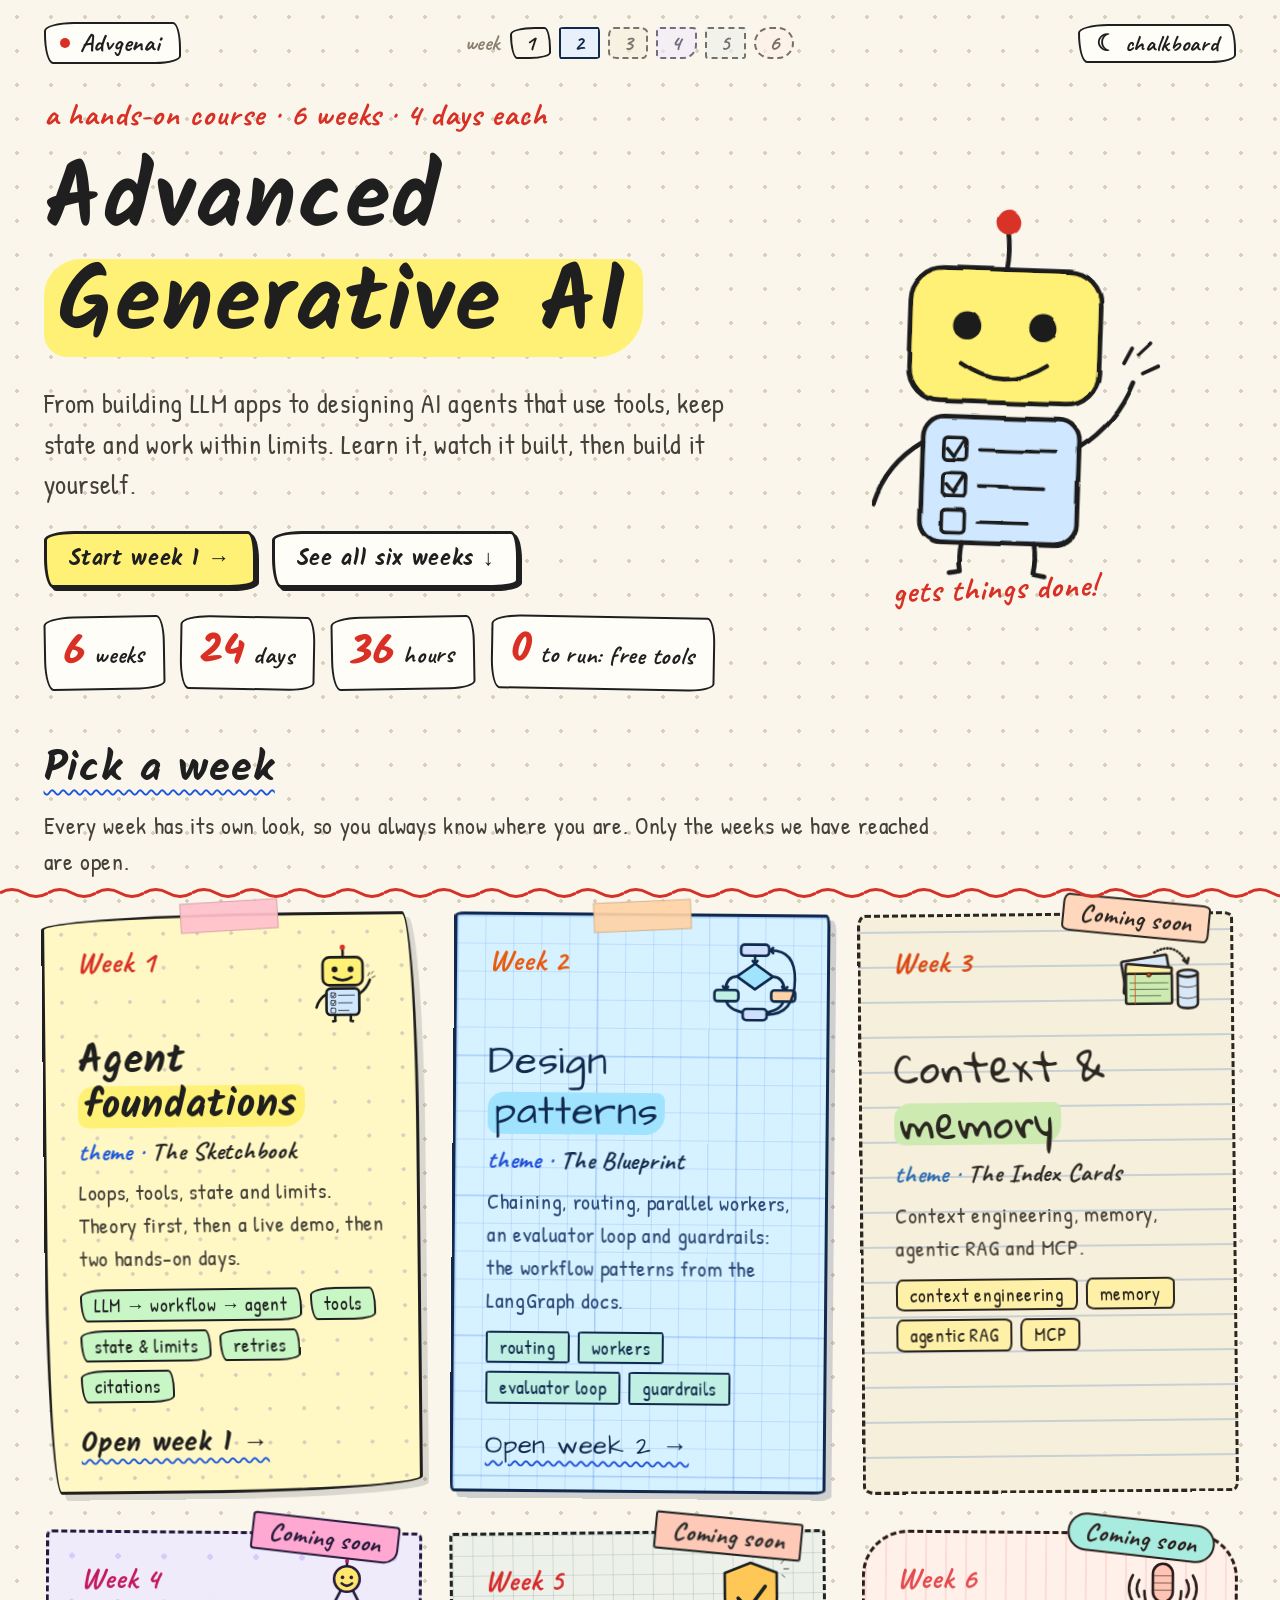
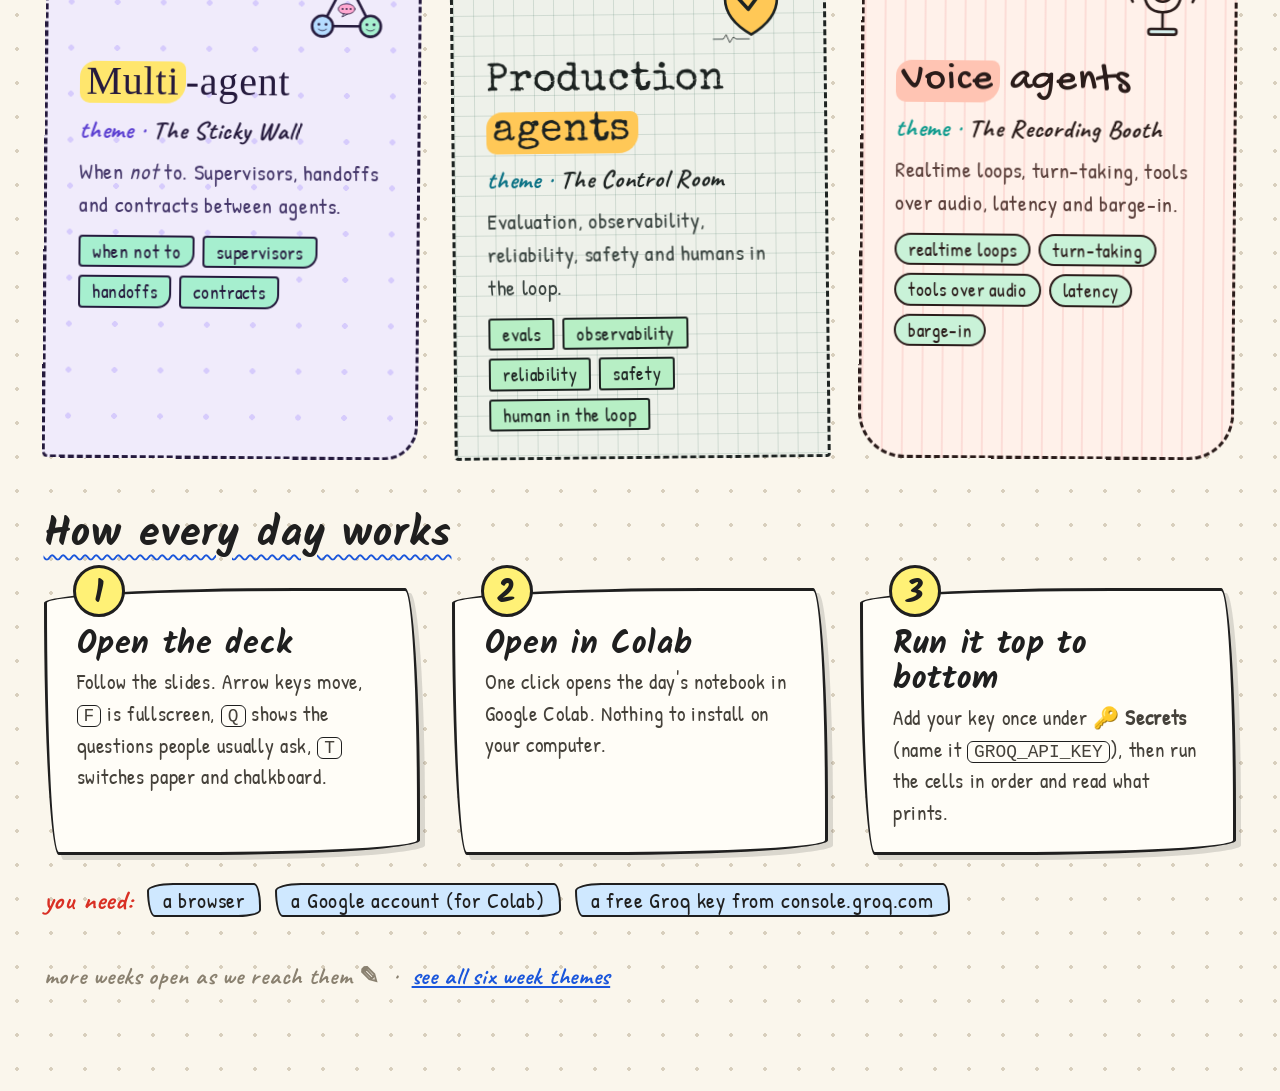
==== commit 937133f2: "Add Week 2: Design Patterns content including daily activities, classwork, and project details" ====
--- a/index.html
+++ b/index.html
@@ -23,7 +23,7 @@
 <div class="wrap">
   <header class="top">
     <a class="brand" href="index.html"><span class="dot"></span>Advgenai</a>
-    <nav class="weeks-nav" aria-label="Weeks"><span class="label">week</span><a class="wpill" data-week="1" href="week-1/index.html" title="Week 1 · Agent foundations">1</a><span class="wpill off" data-week="2" aria-disabled="true" title="Week 2 · Design patterns (coming soon)">2</span><span class="wpill off" data-week="3" aria-disabled="true" title="Week 3 · Context &amp; memory (coming soon)">3</span><span class="wpill off" data-week="4" aria-disabled="true" title="Week 4 · Multi-agent (coming soon)">4</span><span class="wpill off" data-week="5" aria-disabled="true" title="Week 5 · Production agents (coming soon)">5</span><span class="wpill off" data-week="6" aria-disabled="true" title="Week 6 · Voice agents (coming soon)">6</span></nav>
+    <nav class="weeks-nav" aria-label="Weeks"><span class="label">week</span><a class="wpill" data-week="1" href="week-1/index.html" title="Week 1 · Agent foundations">1</a><a class="wpill" data-week="2" href="week-2/index.html" title="Week 2 · Design patterns">2</a><span class="wpill off" data-week="3" aria-disabled="true" title="Week 3 · Context &amp; memory (coming soon)">3</span><span class="wpill off" data-week="4" aria-disabled="true" title="Week 4 · Multi-agent (coming soon)">4</span><span class="wpill off" data-week="5" aria-disabled="true" title="Week 5 · Production agents (coming soon)">5</span><span class="wpill off" data-week="6" aria-disabled="true" title="Week 6 · Voice agents (coming soon)">6</span></nav>
     <button class="theme" id="theme" type="button" aria-label="Switch between paper and chalkboard">☾ chalkboard</button>
   </header>
 
@@ -109,14 +109,14 @@
       <ul class="chips"><li>LLM → workflow → agent</li><li>tools</li><li>state &amp; limits</li><li>retries</li><li>citations</li></ul>
       <span class="go">Open week 1 →</span>
     </a>
-    <div class="card locked" data-week="2" aria-disabled="true">
-      <span class="soon">Coming soon</span>
+    <a class="card ready" data-week="2" href="week-2/index.html">
       <div class="head"><span class="tag">Week 2</span><span class="icon"><svg class="doodle" viewBox="0 0 420 440" aria-hidden="true"><g filter="url(#rough)"><rect class="fill-b" x="140" y="18" width="140" height="56" rx="18"/><rect class="ink" x="140" y="18" width="140" height="56" rx="18"/><path class="ink" d="M210 74 L210 112"/><path class="ink" d="M198 100 L210 114 L222 100"/><path class="fill-y" d="M210 114 L300 178 L210 242 L120 178 Z"/><path class="ink" d="M210 114 L300 178 L210 242 L120 178 Z"/><path class="ink" d="M120 178 Q70 180 62 240"/><path class="ink" d="M50 228 L62 244 L76 230"/><path class="ink" d="M300 178 Q350 180 358 240"/><path class="ink" d="M346 228 L358 244 L372 230"/><rect class="fill-g" x="8" y="246" width="120" height="56" rx="16"/><rect class="ink" x="8" y="246" width="120" height="56" rx="16"/><rect class="fill-p" x="292" y="246" width="120" height="56" rx="16"/><rect class="ink" x="292" y="246" width="120" height="56" rx="16"/><path class="ink" d="M68 302 Q78 344 160 360"/><path class="ink" d="M352 302 Q342 344 260 360"/><rect class="fill-b" x="150" y="340" width="120" height="56" rx="18"/><rect class="ink" x="150" y="340" width="120" height="56" rx="18"/><path class="ink" d="M270 368 Q410 368 410 190 Q410 46 290 46"/><path class="ink" d="M300 34 L286 46 L300 60"/></g><text x="210" y="52" style="font-size:28px;text-anchor:middle">task</text><text x="210" y="188" style="font-size:28px;text-anchor:middle">route</text><text x="68" y="284" style="font-size:28px;text-anchor:middle">plan</text><text x="352" y="284" style="font-size:28px;text-anchor:middle">tools</text><text x="210" y="376" style="font-size:28px;text-anchor:middle">reflect</text><text x="210" y="434" style="font-size:34px;text-anchor:middle" transform="rotate(-3 210 434)">patterns, not magic!</text></svg></span></div>
       <h3>Design <mark>patterns</mark></h3>
       <p class="theme-line">theme · <b>The Blueprint</b></p>
-      <p>Route, plan, reflect and evaluate: the patterns that make an agent smarter.</p>
-      <ul class="chips"><li>routing</li><li>planning</li><li>reflection</li><li>evaluation</li></ul>
-    </div>
+      <p>Chaining, routing, parallel workers, an evaluator loop and guardrails: the workflow patterns from the LangGraph docs.</p>
+      <ul class="chips"><li>routing</li><li>workers</li><li>evaluator loop</li><li>guardrails</li></ul>
+    <span class="go">Open week 2 →</span>
+    </a>
     <div class="card locked" data-week="3" aria-disabled="true">
       <span class="soon">Coming soon</span>
       <div class="head"><span class="tag">Week 3</span><span class="icon"><svg class="doodle" viewBox="0 0 420 440" aria-hidden="true"><g filter="url(#rough)" transform="translate(0 24)"><g transform="rotate(-9 160 190)"><rect class="fill-b" x="40" y="70" width="230" height="150" rx="10"/><rect class="ink" x="40" y="70" width="230" height="150" rx="10"/></g><g transform="rotate(5 160 190)"><rect class="fill-g" x="40" y="110" width="230" height="150" rx="10"/><rect class="ink" x="40" y="110" width="230" height="150" rx="10"/></g><rect class="fill-y" x="46" y="150" width="230" height="150" rx="10"/><rect class="ink" x="46" y="150" width="230" height="150" rx="10"/><path class="ink" d="M66 196 H256 M66 228 H256 M66 260 H220" style="stroke-width:3"/><path class="ink" d="M92 150 V300" style="stroke:var(--pen-red);stroke-width:4"/><circle class="fill-r" cx="161" cy="156" r="11"/><circle class="ink" cx="161" cy="156" r="11" style="stroke-width:4"/><path class="fill-b" d="M305 150 V300 Q305 324 355 324 Q405 324 405 300 V150 Z"/><path class="ink" d="M305 150 V300 Q305 324 355 324 Q405 324 405 300 V150"/><ellipse class="fill-b" cx="355" cy="150" rx="50" ry="18"/><ellipse class="ink" cx="355" cy="150" rx="50" ry="18"/><path class="ink" d="M305 208 Q355 232 405 208 M305 264 Q355 288 405 264" style="stroke-width:4"/><path class="ink" d="M190 44 Q290 -14 352 96" style="stroke-dasharray:3 14"/><path class="ink" d="M334 84 L354 100 L360 74"/></g><text x="210" y="434" style="font-size:34px;text-anchor:middle" transform="rotate(-3 210 434)">remembers!</text></svg></span></div>
--- a/assets/css/site.css
+++ b/assets/css/site.css
@@ -289,6 +289,16 @@
 @media (max-width: 1239px) {
   .grid { grid-template-columns: repeat(2, minmax(0, 1fr)); }
 }
+/* ---- week page: what we built, day by day ---- */
+.recap { display: grid; grid-template-columns: repeat(2, minmax(0, 1fr)); gap: 26px; }
+@media (max-width: 820px) { .recap { grid-template-columns: 1fr; } }
+.recap .rc { border: 3px dashed var(--text); border-radius: var(--wobble); padding: 20px 26px 22px; background: var(--hl-yellow-soft); }
+.recap .rc h3 { font-size: 30px; margin-bottom: 6px; }
+.recap .rc h3 small { font: 700 26px var(--font-note); color: var(--pen-red); letter-spacing: var(--ls); margin-right: 8px; }
+.recap dt { font: 700 24px var(--font-note); color: var(--pen-red); margin-top: 10px; letter-spacing: var(--ls); }
+.recap dd { font-size: 20px; color: var(--muted); margin: 0; }
+.recap code { font-size: 0.9em; }
+
 @media (max-width: 1180px) {
   .day { grid-template-columns: 120px minmax(0, 1fr); }
   .day .actions { grid-column: 1 / -1; flex-direction: row; }
